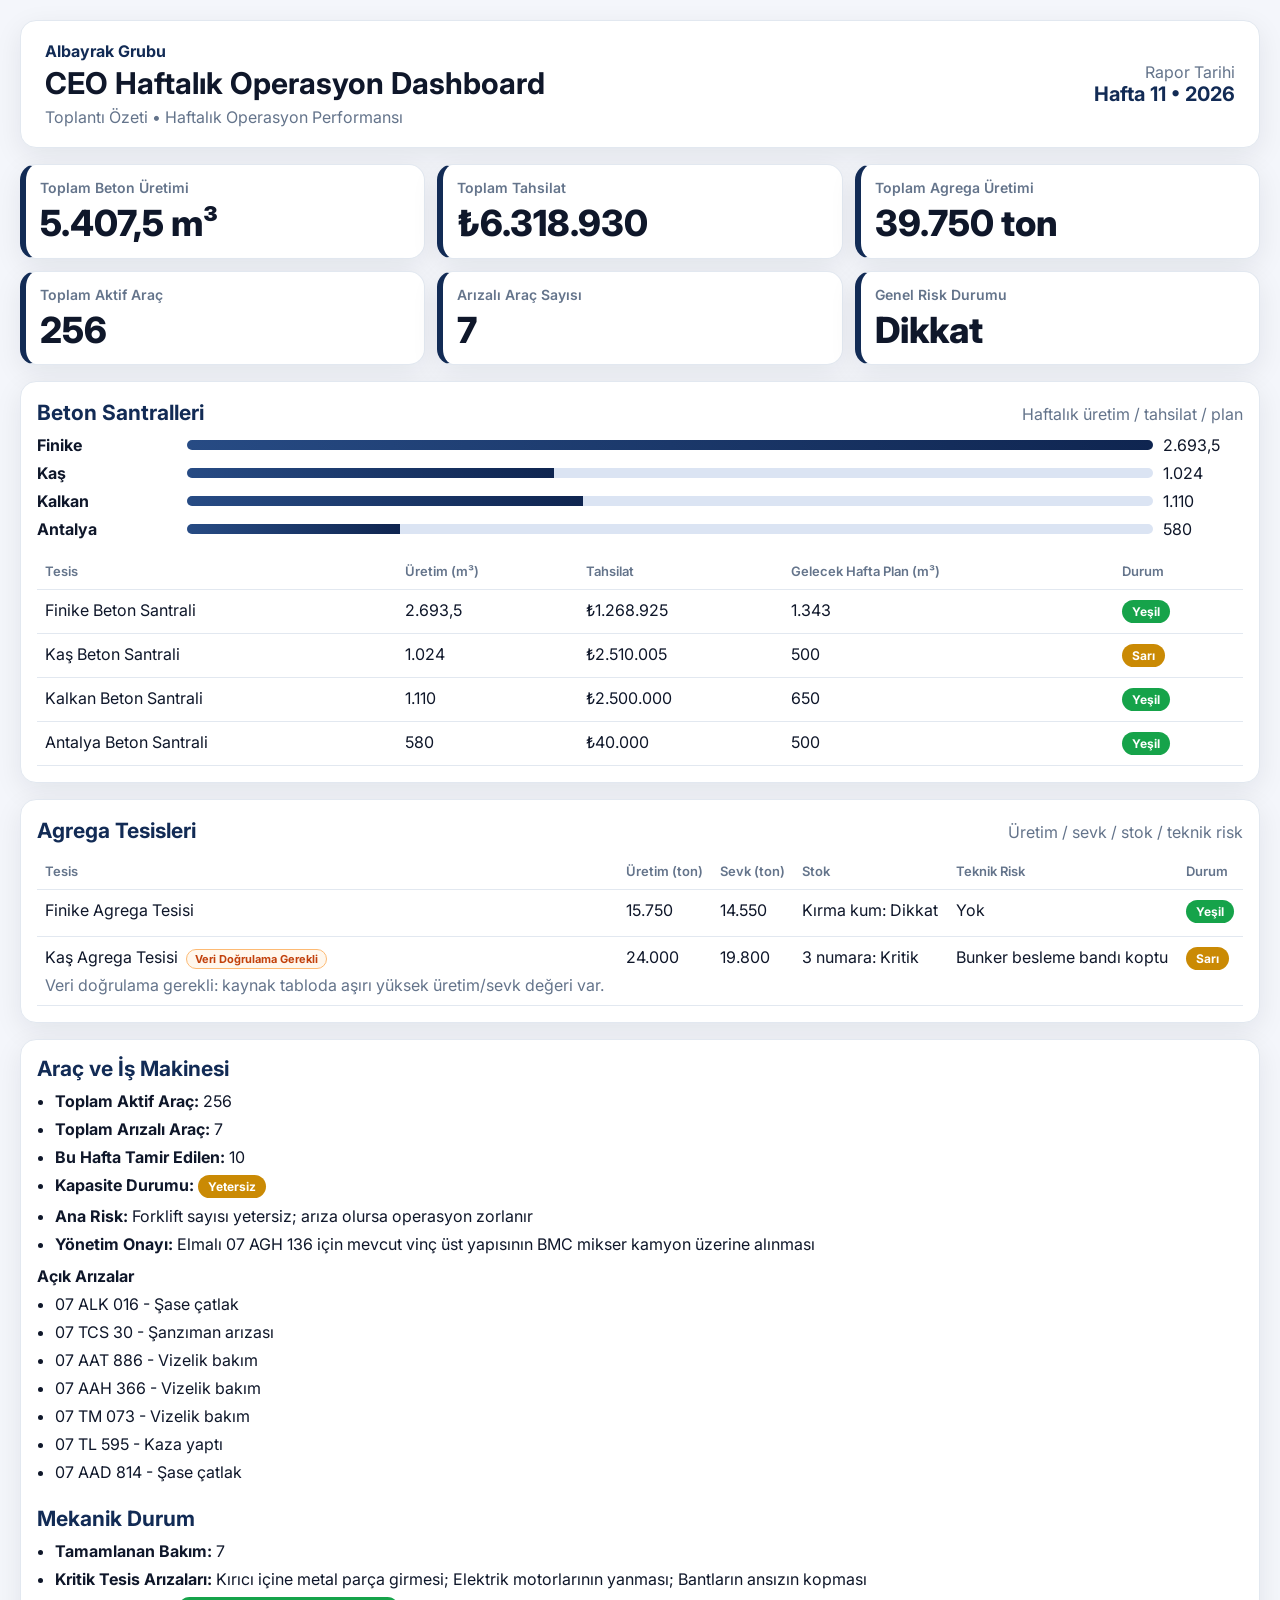
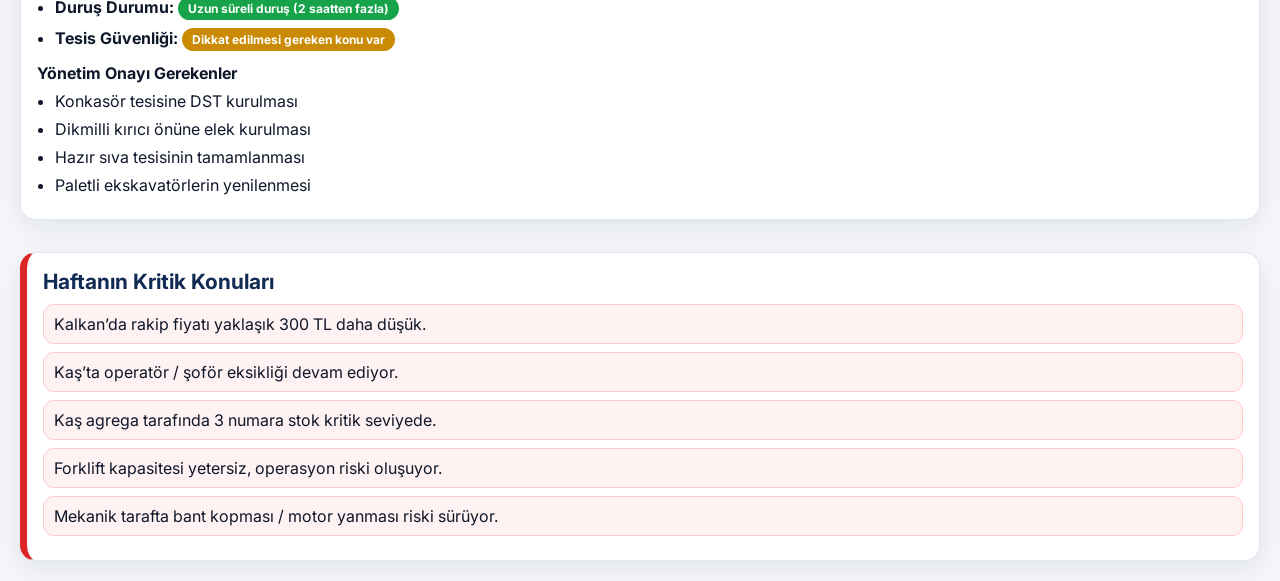
==== index.html @ 5c05bf3c "Create CEO weekly operations dashboard demo" ====
<!doctype html>
<html lang="tr">
  <head>
    <meta charset="UTF-8" />
    <meta name="viewport" content="width=device-width, initial-scale=1.0" />
    <title>CEO Weekly Operations Dashboard | Albayrak Grubu</title>
    <link rel="preconnect" href="https://fonts.googleapis.com" />
    <link rel="preconnect" href="https://fonts.gstatic.com" crossorigin />
    <link
      href="https://fonts.googleapis.com/css2?family=Inter:wght@400;500;600;700;800&display=swap"
      rel="stylesheet"
    />
    <link rel="stylesheet" href="styles.css" />
  </head>
  <body>
    <main class="dashboard">
      <header class="topbar card">
        <div>
          <p class="eyebrow">Albayrak Grubu</p>
          <h1>CEO Haftalık Operasyon Dashboard</h1>
          <p class="subtitle">Toplantı Özeti • Haftalık Operasyon Performansı</p>
        </div>
        <div class="week-box">
          <p id="reportDateLabel">Rapor Tarihi</p>
          <strong id="reportDate"></strong>
        </div>
      </header>

      <section class="kpi-grid" id="kpiGrid"></section>

      <div class="layout-grid">
        <section class="main-column">
          <article class="card section-card">
            <div class="section-head">
              <h2>Beton Santralleri</h2>
              <span class="muted">Haftalık üretim / tahsilat / plan</span>
            </div>
            <div id="betonBars" class="bar-list"></div>
            <div class="table-wrap">
              <table>
                <thead>
                  <tr>
                    <th>Tesis</th>
                    <th>Üretim (m³)</th>
                    <th>Tahsilat</th>
                    <th>Gelecek Hafta Plan (m³)</th>
                    <th>Durum</th>
                  </tr>
                </thead>
                <tbody id="betonTableBody"></tbody>
              </table>
            </div>
          </article>

          <article class="card section-card">
            <div class="section-head">
              <h2>Agrega Tesisleri</h2>
              <span class="muted">Üretim / sevk / stok / teknik risk</span>
            </div>
            <div class="table-wrap">
              <table>
                <thead>
                  <tr>
                    <th>Tesis</th>
                    <th>Üretim (ton)</th>
                    <th>Sevk (ton)</th>
                    <th>Stok</th>
                    <th>Teknik Risk</th>
                    <th>Durum</th>
                  </tr>
                </thead>
                <tbody id="agregaTableBody"></tbody>
              </table>
            </div>
          </article>

          <article class="card section-card split-2">
            <div>
              <div class="section-head">
                <h2>Araç ve İş Makinesi</h2>
              </div>
              <ul class="metric-list" id="vehicleMetrics"></ul>
              <h3>Açık Arızalar</h3>
              <ul id="openFaults" class="bullet-list"></ul>
            </div>
            <div>
              <div class="section-head">
                <h2>Mekanik Durum</h2>
              </div>
              <ul class="metric-list" id="mechanicMetrics"></ul>
              <h3>Yönetim Onayı Gerekenler</h3>
              <ul id="mechanicApprovals" class="bullet-list"></ul>
            </div>
          </article>
        </section>

        <aside class="side-column">
          <article class="card alarm-card">
            <div class="section-head">
              <h2>Haftanın Kritik Konuları</h2>
            </div>
            <ul id="criticalIssues" class="alert-list"></ul>
          </article>
        </aside>
      </div>
    </main>

    <script src="script.js"></script>
  </body>
</html>
---- styles.css ----
:root {
  --bg: #f4f6fb;
  --card: #ffffff;
  --text: #0f172a;
  --muted: #64748b;
  --blue: #122b55;
  --line: #e2e8f0;
  --green: #16a34a;
  --yellow: #ca8a04;
  --red: #dc2626;
  --shadow: 0 8px 28px rgba(15, 23, 42, 0.08);
}

* {
  box-sizing: border-box;
}

body {
  margin: 0;
  font-family: "Inter", -apple-system, BlinkMacSystemFont, "Segoe UI", sans-serif;
  color: var(--text);
  background: var(--bg);
}

.dashboard {
  padding: 20px;
  max-width: 1900px;
  margin: 0 auto;
}

.card {
  background: var(--card);
  border: 1px solid var(--line);
  border-radius: 16px;
  box-shadow: var(--shadow);
}

.topbar {
  padding: 20px 24px;
  display: flex;
  justify-content: space-between;
  align-items: center;
  margin-bottom: 16px;
}

.eyebrow {
  color: var(--blue);
  font-weight: 700;
  margin: 0 0 4px;
}

h1 {
  margin: 0;
  font-size: 30px;
}

.subtitle,
.muted {
  color: var(--muted);
  margin: 6px 0 0;
}

.week-box {
  text-align: right;
}

.week-box p {
  margin: 0;
  color: var(--muted);
}

.week-box strong {
  color: var(--blue);
  font-size: 20px;
}

.kpi-grid {
  display: grid;
  grid-template-columns: repeat(6, minmax(0, 1fr));
  gap: 12px;
  margin-bottom: 16px;
}

.kpi-card {
  padding: 14px;
  border-left: 6px solid var(--blue);
}

.kpi-card h3 {
  margin: 0;
  font-size: 14px;
  color: var(--muted);
  font-weight: 600;
}

.kpi-card .value {
  margin-top: 8px;
  font-size: 36px;
  line-height: 1.1;
  font-weight: 800;
}

.layout-grid {
  display: grid;
  grid-template-columns: 2.2fr 1fr;
  gap: 16px;
}

.section-card {
  padding: 16px;
  margin-bottom: 16px;
}

.section-head {
  display: flex;
  justify-content: space-between;
  align-items: baseline;
  margin-bottom: 10px;
}

h2 {
  margin: 0;
  font-size: 21px;
  color: var(--blue);
}

h3 {
  margin: 12px 0 8px;
  font-size: 16px;
}

.table-wrap {
  overflow-x: auto;
}

table {
  width: 100%;
  border-collapse: collapse;
}

th,
td {
  text-align: left;
  padding: 10px 8px;
  border-bottom: 1px solid var(--line);
  vertical-align: top;
}

th {
  font-size: 13px;
  color: var(--muted);
  font-weight: 600;
}

.status {
  display: inline-block;
  padding: 4px 10px;
  border-radius: 999px;
  font-size: 12px;
  font-weight: 700;
  color: #fff;
}

.status.green { background: var(--green); }
.status.yellow { background: var(--yellow); }
.status.red { background: var(--red); }

.bar-list {
  margin-bottom: 14px;
}

.bar-row {
  display: grid;
  grid-template-columns: 140px 1fr 80px;
  gap: 10px;
  align-items: center;
  margin-bottom: 8px;
}

.bar {
  height: 10px;
  background: #dbe4f3;
  border-radius: 999px;
  overflow: hidden;
}

.bar > span {
  display: block;
  height: 100%;
  background: linear-gradient(90deg, #274b84, #0f2550);
}

.metric-list,
.bullet-list,
.alert-list {
  margin: 0;
  padding-left: 18px;
}

.metric-list li,
.bullet-list li,
.alert-list li {
  margin-bottom: 8px;
}

.split-2 {
  display: grid;
  grid-template-columns: 1fr 1fr;
  gap: 16px;
}

.alarm-card {
  padding: 16px;
  border-left: 7px solid var(--red);
  position: sticky;
  top: 16px;
}

.alert-list li {
  background: #fef2f2;
  border: 1px solid #fecaca;
  padding: 9px 10px;
  border-radius: 10px;
  list-style: none;
  margin-left: -18px;
}

.warn-badge {
  display: inline-block;
  margin-left: 8px;
  background: #fff7ed;
  color: #c2410c;
  border: 1px solid #fdba74;
  padding: 2px 8px;
  border-radius: 999px;
  font-size: 11px;
  font-weight: 700;
}

@media (max-width: 1400px) {
  .kpi-grid { grid-template-columns: repeat(3, 1fr); }
  .layout-grid { grid-template-columns: 1fr; }
  .split-2 { grid-template-columns: 1fr; }
}
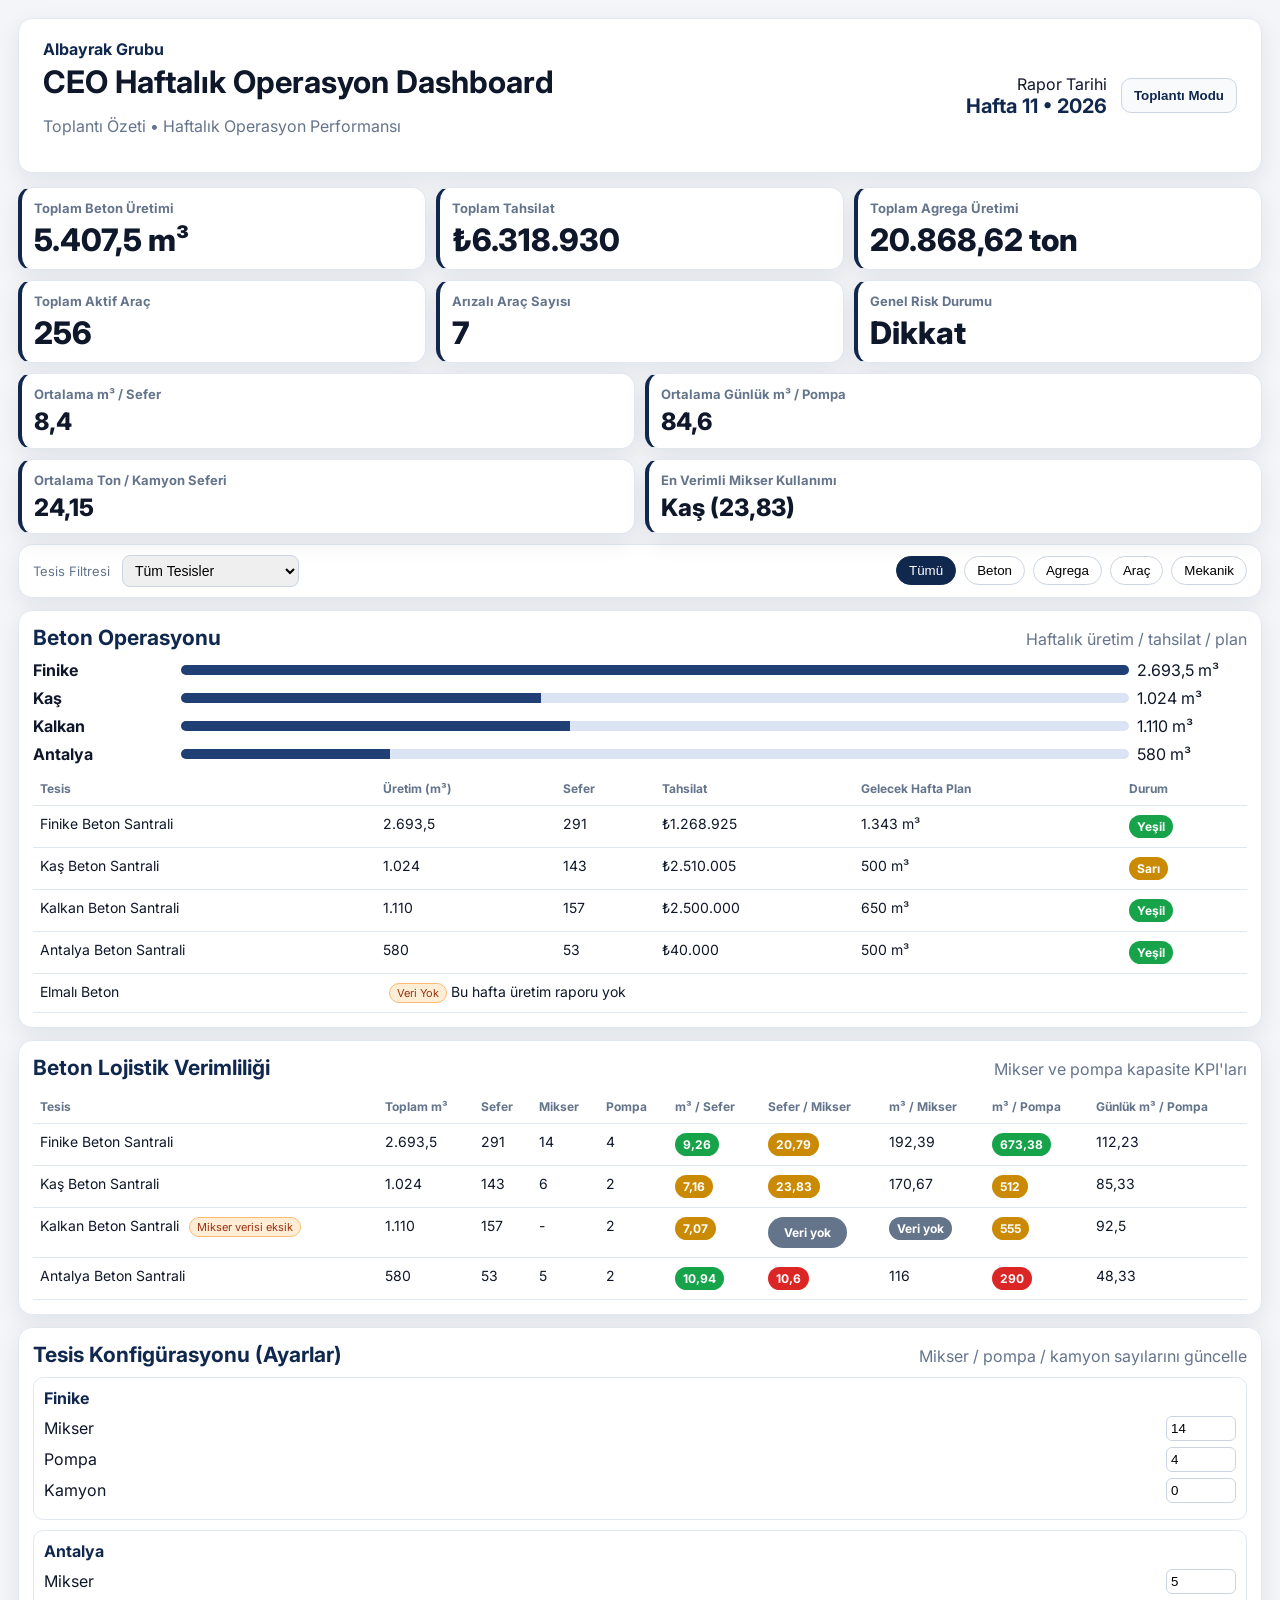
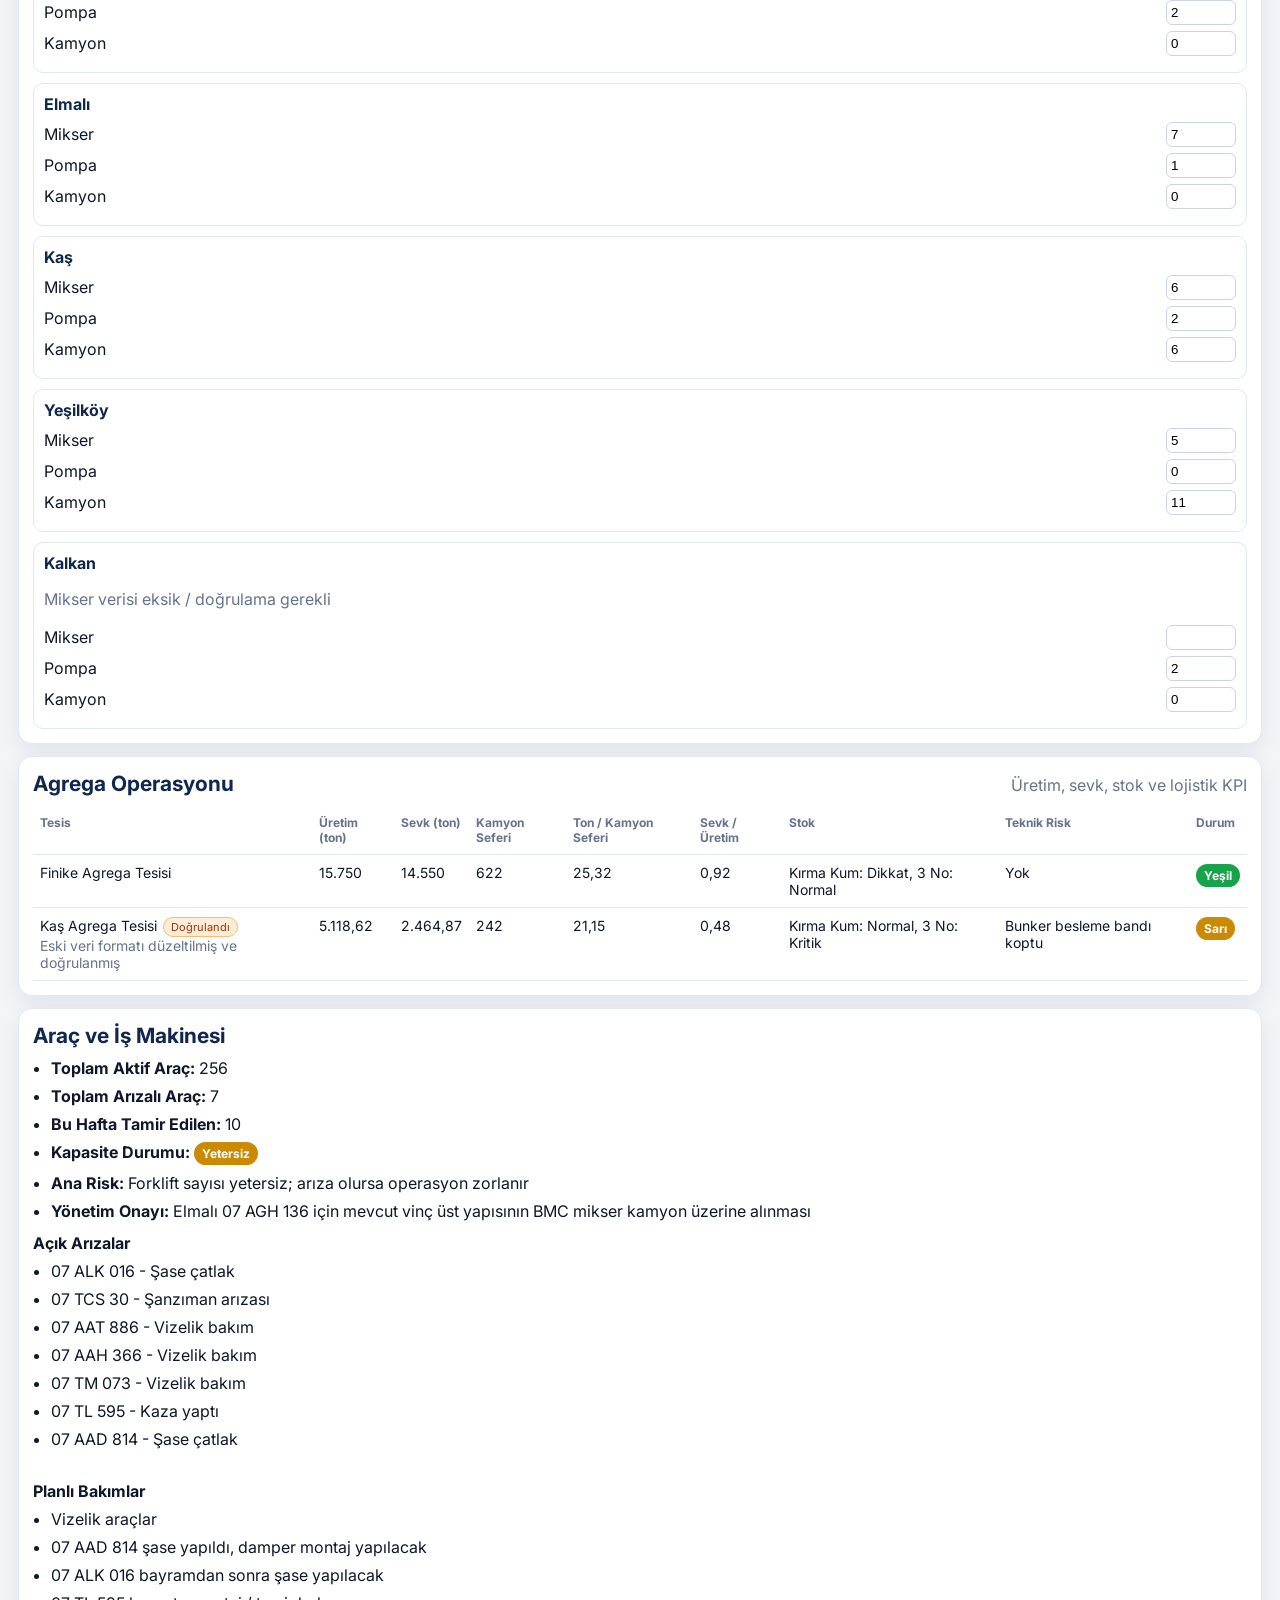
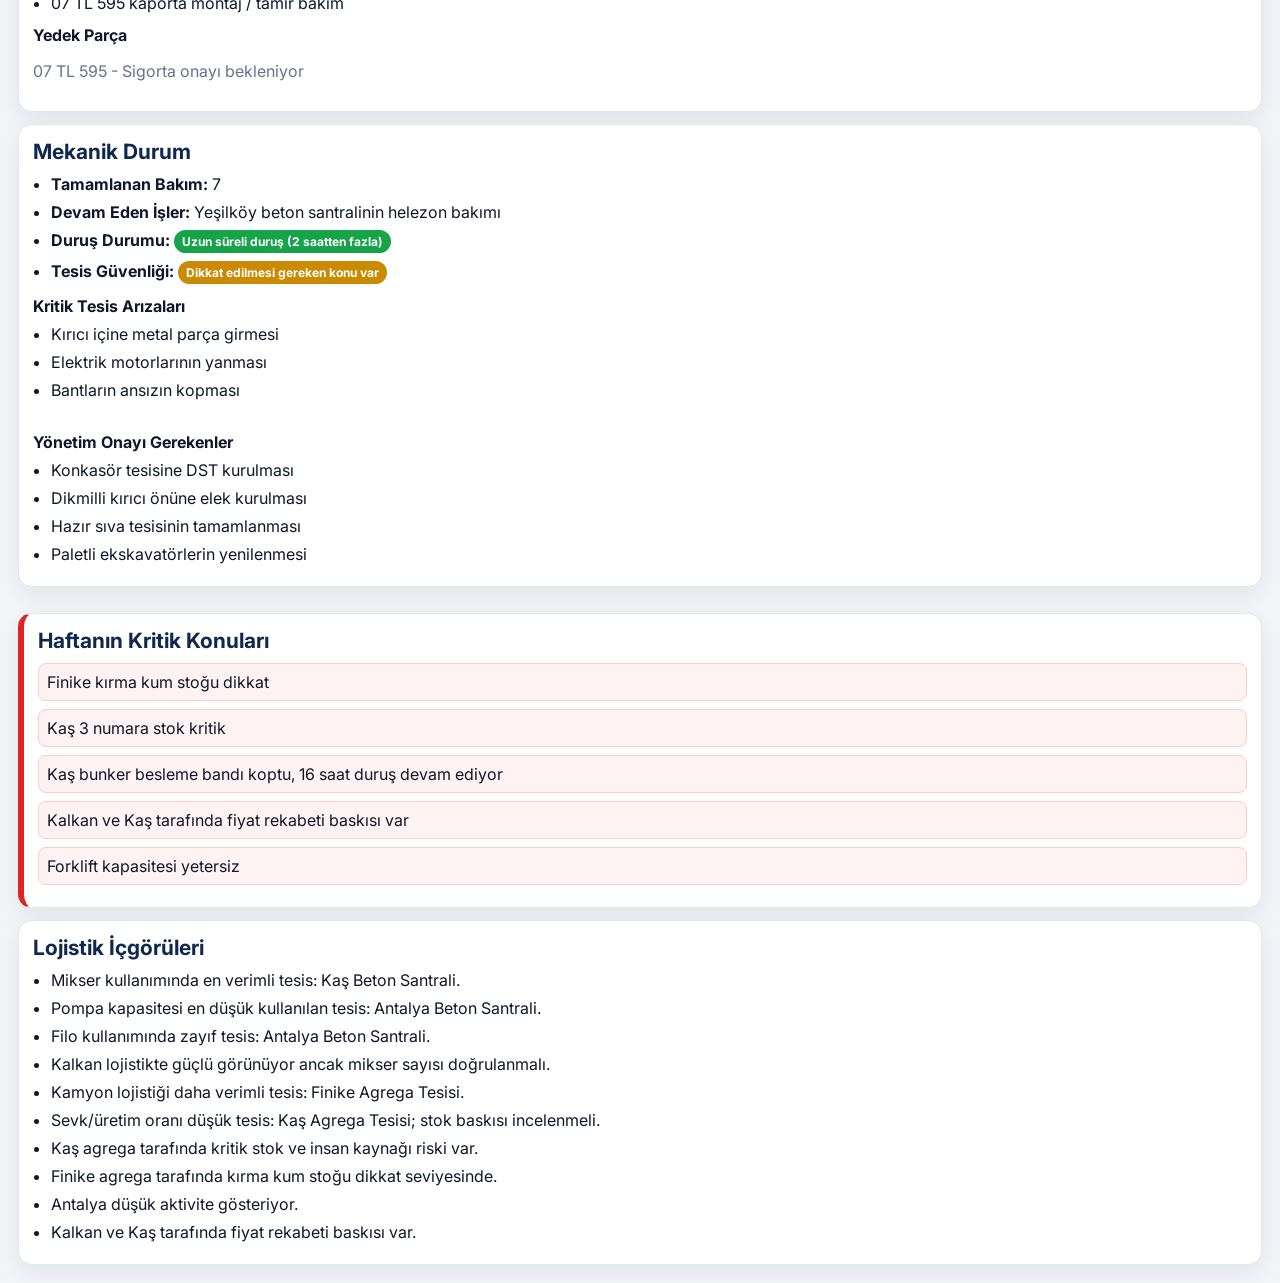
==== commit 2aaf1202: "Upgrade dashboard with interactive operations logic and KPI formulas" ====
--- a/index.html
+++ b/index.html
@@ -20,19 +20,37 @@
           <h1>CEO Haftalık Operasyon Dashboard</h1>
           <p class="subtitle">Toplantı Özeti • Haftalık Operasyon Performansı</p>
         </div>
-        <div class="week-box">
-          <p id="reportDateLabel">Rapor Tarihi</p>
-          <strong id="reportDate"></strong>
+        <div class="header-actions">
+          <div class="week-box">
+            <p>Rapor Tarihi</p>
+            <strong id="reportDate"></strong>
+          </div>
+          <button id="meetingModeBtn" class="btn">Toplantı Modu</button>
         </div>
       </header>
 
       <section class="kpi-grid" id="kpiGrid"></section>
+      <section class="kpi-grid secondary" id="secondaryKpiGrid"></section>
+
+      <section class="card controls">
+        <div>
+          <label for="plantFilter">Tesis Filtresi</label>
+          <select id="plantFilter"></select>
+        </div>
+        <div class="tabs" id="tabButtons">
+          <button class="tab active" data-tab="all">Tümü</button>
+          <button class="tab" data-tab="concrete">Beton</button>
+          <button class="tab" data-tab="aggregate">Agrega</button>
+          <button class="tab" data-tab="fleet">Araç</button>
+          <button class="tab" data-tab="mechanical">Mekanik</button>
+        </div>
+      </section>
 
       <div class="layout-grid">
         <section class="main-column">
-          <article class="card section-card">
+          <article class="card section-card" id="section-concrete" data-group="concrete">
             <div class="section-head">
-              <h2>Beton Santralleri</h2>
+              <h2>Beton Operasyonu</h2>
               <span class="muted">Haftalık üretim / tahsilat / plan</span>
             </div>
             <div id="betonBars" class="bar-list"></div>
@@ -42,8 +60,9 @@
                   <tr>
                     <th>Tesis</th>
                     <th>Üretim (m³)</th>
+                    <th>Sefer</th>
                     <th>Tahsilat</th>
-                    <th>Gelecek Hafta Plan (m³)</th>
+                    <th>Gelecek Hafta Plan</th>
                     <th>Durum</th>
                   </tr>
                 </thead>
@@ -52,10 +71,44 @@
             </div>
           </article>
 
-          <article class="card section-card">
+          <article class="card section-card" id="section-logistics" data-group="concrete">
             <div class="section-head">
-              <h2>Agrega Tesisleri</h2>
-              <span class="muted">Üretim / sevk / stok / teknik risk</span>
+              <h2>Beton Lojistik Verimliliği</h2>
+              <span class="muted">Mikser ve pompa kapasite KPI'ları</span>
+            </div>
+            <div class="table-wrap">
+              <table>
+                <thead>
+                  <tr>
+                    <th>Tesis</th>
+                    <th>Toplam m³</th>
+                    <th>Sefer</th>
+                    <th>Mikser</th>
+                    <th>Pompa</th>
+                    <th>m³ / Sefer</th>
+                    <th>Sefer / Mikser</th>
+                    <th>m³ / Mikser</th>
+                    <th>m³ / Pompa</th>
+                    <th>Günlük m³ / Pompa</th>
+                  </tr>
+                </thead>
+                <tbody id="logisticsTableBody"></tbody>
+              </table>
+            </div>
+          </article>
+
+          <article class="card section-card" id="section-settings" data-group="concrete">
+            <div class="section-head">
+              <h2>Tesis Konfigürasyonu (Ayarlar)</h2>
+              <span class="muted">Mikser / pompa / kamyon sayılarını güncelle</span>
+            </div>
+            <div id="settingsGrid" class="settings-grid"></div>
+          </article>
+
+          <article class="card section-card" id="section-aggregate" data-group="aggregate">
+            <div class="section-head">
+              <h2>Agrega Operasyonu</h2>
+              <span class="muted">Üretim, sevk, stok ve lojistik KPI</span>
             </div>
             <div class="table-wrap">
               <table>
@@ -64,6 +117,9 @@
                     <th>Tesis</th>
                     <th>Üretim (ton)</th>
                     <th>Sevk (ton)</th>
+                    <th>Kamyon Seferi</th>
+                    <th>Ton / Kamyon Seferi</th>
+                    <th>Sevk / Üretim</th>
                     <th>Stok</th>
                     <th>Teknik Risk</th>
                     <th>Durum</th>
@@ -74,20 +130,29 @@
             </div>
           </article>
 
-          <article class="card section-card split-2">
+          <article class="card section-card split-2" id="section-fleet" data-group="fleet">
             <div>
-              <div class="section-head">
-                <h2>Araç ve İş Makinesi</h2>
-              </div>
+              <div class="section-head"><h2>Araç ve İş Makinesi</h2></div>
               <ul class="metric-list" id="vehicleMetrics"></ul>
               <h3>Açık Arızalar</h3>
               <ul id="openFaults" class="bullet-list"></ul>
             </div>
             <div>
-              <div class="section-head">
-                <h2>Mekanik Durum</h2>
-              </div>
+              <h3>Planlı Bakımlar</h3>
+              <ul id="plannedVehicleMaint" class="bullet-list"></ul>
+              <h3>Yedek Parça</h3>
+              <p id="waitingSpare" class="muted"></p>
+            </div>
+          </article>
+
+          <article class="card section-card split-2" id="section-mechanical" data-group="mechanical">
+            <div>
+              <div class="section-head"><h2>Mekanik Durum</h2></div>
               <ul class="metric-list" id="mechanicMetrics"></ul>
+              <h3>Kritik Tesis Arızaları</h3>
+              <ul id="mechanicCritical" class="bullet-list"></ul>
+            </div>
+            <div>
               <h3>Yönetim Onayı Gerekenler</h3>
               <ul id="mechanicApprovals" class="bullet-list"></ul>
             </div>
@@ -95,16 +160,27 @@
         </section>
 
         <aside class="side-column">
-          <article class="card alarm-card">
-            <div class="section-head">
-              <h2>Haftanın Kritik Konuları</h2>
-            </div>
+          <article class="card alarm-card" id="section-risks">
+            <div class="section-head"><h2>Haftanın Kritik Konuları</h2></div>
             <ul id="criticalIssues" class="alert-list"></ul>
+          </article>
+
+          <article class="card insight-card" id="section-insights">
+            <div class="section-head"><h2>Lojistik İçgörüleri</h2></div>
+            <ul id="insightList" class="bullet-list"></ul>
           </article>
         </aside>
       </div>
     </main>
 
+    <aside class="drawer" id="plantDrawer" aria-hidden="true">
+      <div class="drawer-content card">
+        <button id="closeDrawer" class="close-btn">Kapat ✕</button>
+        <h2 id="drawerTitle"></h2>
+        <div id="drawerBody" class="drawer-body"></div>
+      </div>
+    </aside>
+
     <script src="script.js"></script>
   </body>
 </html>
--- a/styles.css
+++ b/styles.css
@@ -1,20 +1,18 @@
 :root {
-  --bg: #f4f6fb;
+  --bg: #f3f5f9;
   --card: #ffffff;
   --text: #0f172a;
   --muted: #64748b;
-  --blue: #122b55;
+  --blue: #10284e;
   --line: #e2e8f0;
   --green: #16a34a;
   --yellow: #ca8a04;
   --red: #dc2626;
-  --shadow: 0 8px 28px rgba(15, 23, 42, 0.08);
+  --neutral: #64748b;
+  --shadow: 0 8px 24px rgba(15, 23, 42, 0.08);
 }
 
-* {
-  box-sizing: border-box;
-}
-
+* { box-sizing: border-box; }
 body {
   margin: 0;
   font-family: "Inter", -apple-system, BlinkMacSystemFont, "Segoe UI", sans-serif;
@@ -22,223 +20,152 @@
   background: var(--bg);
 }
 
-.dashboard {
-  padding: 20px;
-  max-width: 1900px;
-  margin: 0 auto;
-}
-
-.card {
-  background: var(--card);
-  border: 1px solid var(--line);
-  border-radius: 16px;
-  box-shadow: var(--shadow);
-}
+.dashboard { padding: 18px; max-width: 1900px; margin: 0 auto; }
+.card { background: var(--card); border: 1px solid var(--line); border-radius: 14px; box-shadow: var(--shadow); }
 
 .topbar {
   padding: 20px 24px;
   display: flex;
   justify-content: space-between;
   align-items: center;
-  margin-bottom: 16px;
+  margin-bottom: 14px;
+}
+.eyebrow { margin: 0 0 4px; font-weight: 700; color: var(--blue); }
+h1 { margin: 0; font-size: 31px; }
+.subtitle, .muted { color: var(--muted); }
+.header-actions { display: flex; gap: 14px; align-items: center; }
+.week-box { text-align: right; }
+.week-box p { margin: 0; }
+.week-box strong { font-size: 20px; color: var(--blue); }
+
+.btn {
+  border: 1px solid #cbd5e1;
+  background: #f8fafc;
+  color: var(--blue);
+  padding: 9px 12px;
+  border-radius: 10px;
+  cursor: pointer;
+  font-weight: 700;
 }
 
-.eyebrow {
-  color: var(--blue);
-  font-weight: 700;
-  margin: 0 0 4px;
-}
-
-h1 {
-  margin: 0;
-  font-size: 30px;
-}
-
-.subtitle,
-.muted {
-  color: var(--muted);
-  margin: 6px 0 0;
-}
-
-.week-box {
-  text-align: right;
-}
-
-.week-box p {
-  margin: 0;
-  color: var(--muted);
-}
-
-.week-box strong {
-  color: var(--blue);
-  font-size: 20px;
-}
-
-.kpi-grid {
-  display: grid;
-  grid-template-columns: repeat(6, minmax(0, 1fr));
-  gap: 12px;
-  margin-bottom: 16px;
-}
-
-.kpi-card {
-  padding: 14px;
-  border-left: 6px solid var(--blue);
-}
-
-.kpi-card h3 {
-  margin: 0;
-  font-size: 14px;
-  color: var(--muted);
-  font-weight: 600;
-}
-
-.kpi-card .value {
-  margin-top: 8px;
-  font-size: 36px;
-  line-height: 1.1;
-  font-weight: 800;
-}
-
-.layout-grid {
-  display: grid;
-  grid-template-columns: 2.2fr 1fr;
-  gap: 16px;
-}
-
-.section-card {
-  padding: 16px;
-  margin-bottom: 16px;
-}
-
-.section-head {
+.controls {
+  padding: 10px 14px;
+  margin-bottom: 12px;
   display: flex;
   justify-content: space-between;
-  align-items: baseline;
-  margin-bottom: 10px;
+  align-items: center;
+  gap: 10px;
 }
+.controls label { font-size: 13px; color: var(--muted); margin-right: 8px; }
+select {
+  border: 1px solid #cbd5e1;
+  border-radius: 8px;
+  padding: 6px 8px;
+  font-size: 14px;
+}
+.tabs { display: flex; gap: 8px; flex-wrap: wrap; }
+.tab {
+  border: 1px solid #cbd5e1;
+  border-radius: 999px;
+  padding: 6px 12px;
+  background: #fff;
+  cursor: pointer;
+}
+.tab.active { background: #10284e; color: #fff; border-color: #10284e; }
 
-h2 {
-  margin: 0;
-  font-size: 21px;
-  color: var(--blue);
+.kpi-grid { display: grid; grid-template-columns: repeat(6, minmax(0, 1fr)); gap: 10px; margin-bottom: 10px; }
+.kpi-grid.secondary { grid-template-columns: repeat(4, minmax(0, 1fr)); }
+.kpi-card { padding: 12px; border-left: 4px solid var(--blue); }
+.kpi-card h3 { margin: 0; font-size: 13px; color: var(--muted); }
+.kpi-card .value { font-size: 31px; font-weight: 800; line-height: 1.1; margin-top: 7px; }
+.kpi-card.secondary .value { font-size: 24px; }
+
+.layout-grid { display: grid; grid-template-columns: 2.2fr 1fr; gap: 14px; }
+.section-card { padding: 14px; margin-bottom: 12px; }
+.section-head { display: flex; justify-content: space-between; margin-bottom: 10px; align-items: baseline; }
+h2 { margin: 0; font-size: 21px; color: var(--blue); }
+h3 { margin: 12px 0 8px; font-size: 16px; }
+.table-wrap { overflow-x: auto; }
+table { width: 100%; border-collapse: collapse; font-size: 14px; }
+th, td { text-align: left; padding: 9px 7px; border-bottom: 1px solid var(--line); vertical-align: top; }
+th { font-size: 12px; color: var(--muted); }
+.clickable { cursor: pointer; }
+.clickable:hover { background: #f8fafc; }
+
+.bar-row {
+  display: grid;
+  grid-template-columns: 140px 1fr 110px;
+  align-items: center;
+  gap: 8px;
+  margin-bottom: 8px;
 }
-
-h3 {
-  margin: 12px 0 8px;
-  font-size: 16px;
-}
-
-.table-wrap {
-  overflow-x: auto;
-}
-
-table {
-  width: 100%;
-  border-collapse: collapse;
-}
-
-th,
-td {
-  text-align: left;
-  padding: 10px 8px;
-  border-bottom: 1px solid var(--line);
-  vertical-align: top;
-}
-
-th {
-  font-size: 13px;
-  color: var(--muted);
-  font-weight: 600;
-}
+.bar { height: 10px; background: #dbe4f3; border-radius: 999px; overflow: hidden; }
+.bar > span { display: block; height: 100%; background: #1f3f75; }
 
 .status {
   display: inline-block;
-  padding: 4px 10px;
+  padding: 4px 8px;
   border-radius: 999px;
+  color: #fff;
+  font-weight: 700;
   font-size: 12px;
-  font-weight: 700;
-  color: #fff;
 }
-
 .status.green { background: var(--green); }
 .status.yellow { background: var(--yellow); }
 .status.red { background: var(--red); }
+.status.neutral { background: var(--neutral); }
 
-.bar-list {
-  margin-bottom: 14px;
-}
+.metric-list, .bullet-list, .alert-list { margin: 0; padding-left: 18px; }
+.metric-list li, .bullet-list li, .alert-list li { margin-bottom: 8px; }
+.split-2 { display: grid; grid-template-columns: 1fr 1fr; gap: 12px; }
 
-.bar-row {
-  display: grid;
-  grid-template-columns: 140px 1fr 80px;
-  gap: 10px;
-  align-items: center;
-  margin-bottom: 8px;
-}
+.settings-grid { display: grid; grid-template-columns: repeat(3, 1fr); gap: 10px; }
+.setting-card { border: 1px solid var(--line); border-radius: 10px; padding: 10px; }
+.setting-card h4 { margin: 0 0 8px; color: var(--blue); }
+.setting-row { display: grid; grid-template-columns: 1fr 70px; align-items: center; margin-bottom: 6px; }
+.setting-row input { width: 100%; padding: 4px; border: 1px solid #cbd5e1; border-radius: 6px; }
 
-.bar {
-  height: 10px;
-  background: #dbe4f3;
-  border-radius: 999px;
-  overflow: hidden;
-}
-
-.bar > span {
-  display: block;
-  height: 100%;
-  background: linear-gradient(90deg, #274b84, #0f2550);
-}
-
-.metric-list,
-.bullet-list,
-.alert-list {
-  margin: 0;
-  padding-left: 18px;
-}
-
-.metric-list li,
-.bullet-list li,
+.alarm-card { padding: 14px; border-left: 6px solid var(--red); margin-bottom: 12px; }
 .alert-list li {
-  margin-bottom: 8px;
-}
-
-.split-2 {
-  display: grid;
-  grid-template-columns: 1fr 1fr;
-  gap: 16px;
-}
-
-.alarm-card {
-  padding: 16px;
-  border-left: 7px solid var(--red);
-  position: sticky;
-  top: 16px;
-}
-
-.alert-list li {
+  list-style: none;
+  margin-left: -18px;
   background: #fef2f2;
   border: 1px solid #fecaca;
-  padding: 9px 10px;
-  border-radius: 10px;
-  list-style: none;
-  margin-left: -18px;
+  border-radius: 8px;
+  padding: 8px;
+  cursor: pointer;
 }
+.insight-card { padding: 14px; }
+.warn-badge { font-size: 11px; color: #9a3412; background: #ffedd5; border: 1px solid #fdba74; border-radius: 999px; padding: 2px 7px; display: inline-block; margin-left: 6px; }
 
-.warn-badge {
-  display: inline-block;
-  margin-left: 8px;
-  background: #fff7ed;
-  color: #c2410c;
-  border: 1px solid #fdba74;
-  padding: 2px 8px;
-  border-radius: 999px;
-  font-size: 11px;
-  font-weight: 700;
+.hidden-by-tab { display: none; }
+.highlight { outline: 3px solid #f59e0b; scroll-margin-top: 20px; }
+
+.drawer {
+  position: fixed;
+  inset: 0;
+  background: rgba(15, 23, 42, 0.35);
+  display: none;
+  align-items: center;
+  justify-content: center;
+  padding: 20px;
 }
+.drawer.open { display: flex; }
+.drawer-content { width: min(850px, 95vw); max-height: 92vh; overflow-y: auto; padding: 18px; position: relative; }
+.close-btn { position: absolute; right: 12px; top: 12px; border: 0; background: transparent; cursor: pointer; font-weight: 700; }
+.drawer-grid { display: grid; grid-template-columns: 1fr 1fr; gap: 10px; }
+.drawer-grid div { border-bottom: 1px solid var(--line); padding-bottom: 6px; }
+
+.meeting-mode .kpi-card .value { font-size: 40px; }
+.meeting-mode table { font-size: 16px; }
+.meeting-mode .muted,
+.meeting-mode .hide-in-meeting { display: none !important; }
+.meeting-mode h2 { font-size: 25px; }
 
 @media (max-width: 1400px) {
   .kpi-grid { grid-template-columns: repeat(3, 1fr); }
+  .kpi-grid.secondary { grid-template-columns: repeat(2, 1fr); }
   .layout-grid { grid-template-columns: 1fr; }
   .split-2 { grid-template-columns: 1fr; }
+  .settings-grid { grid-template-columns: 1fr; }
 }
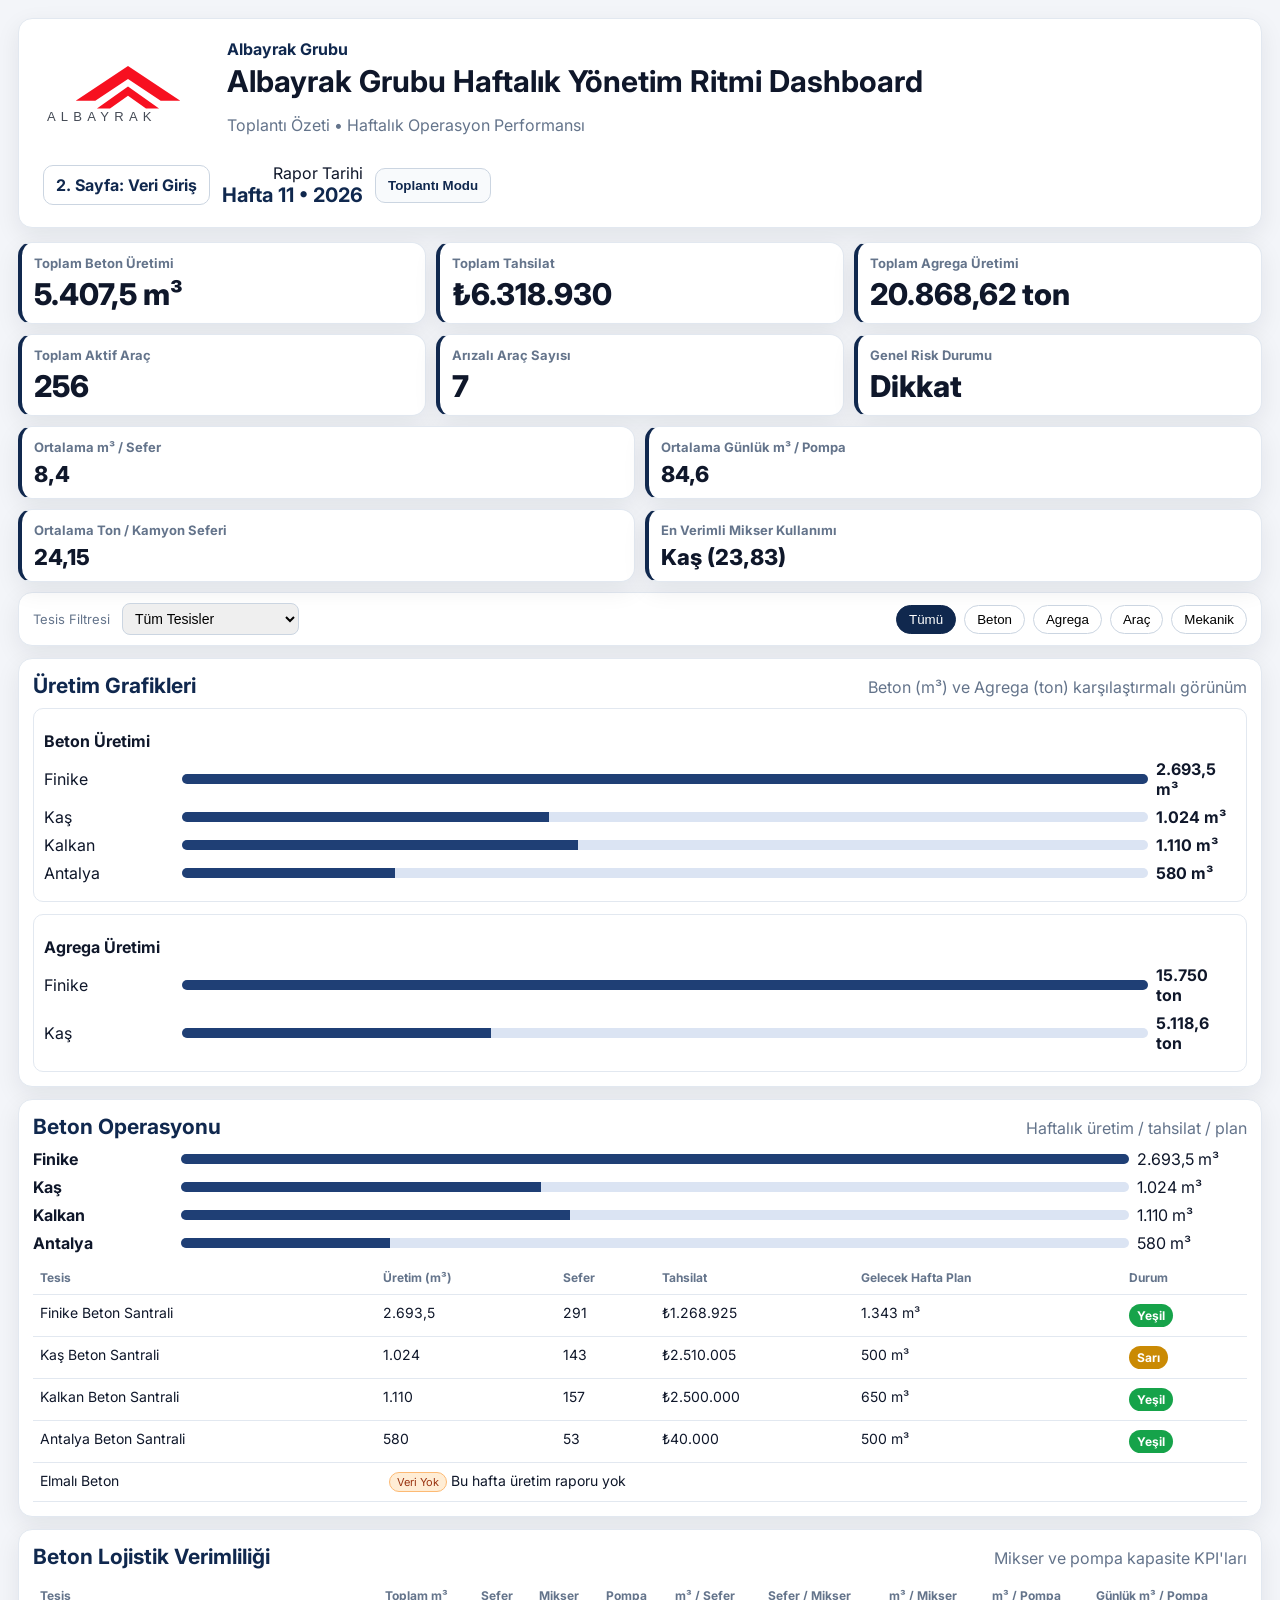
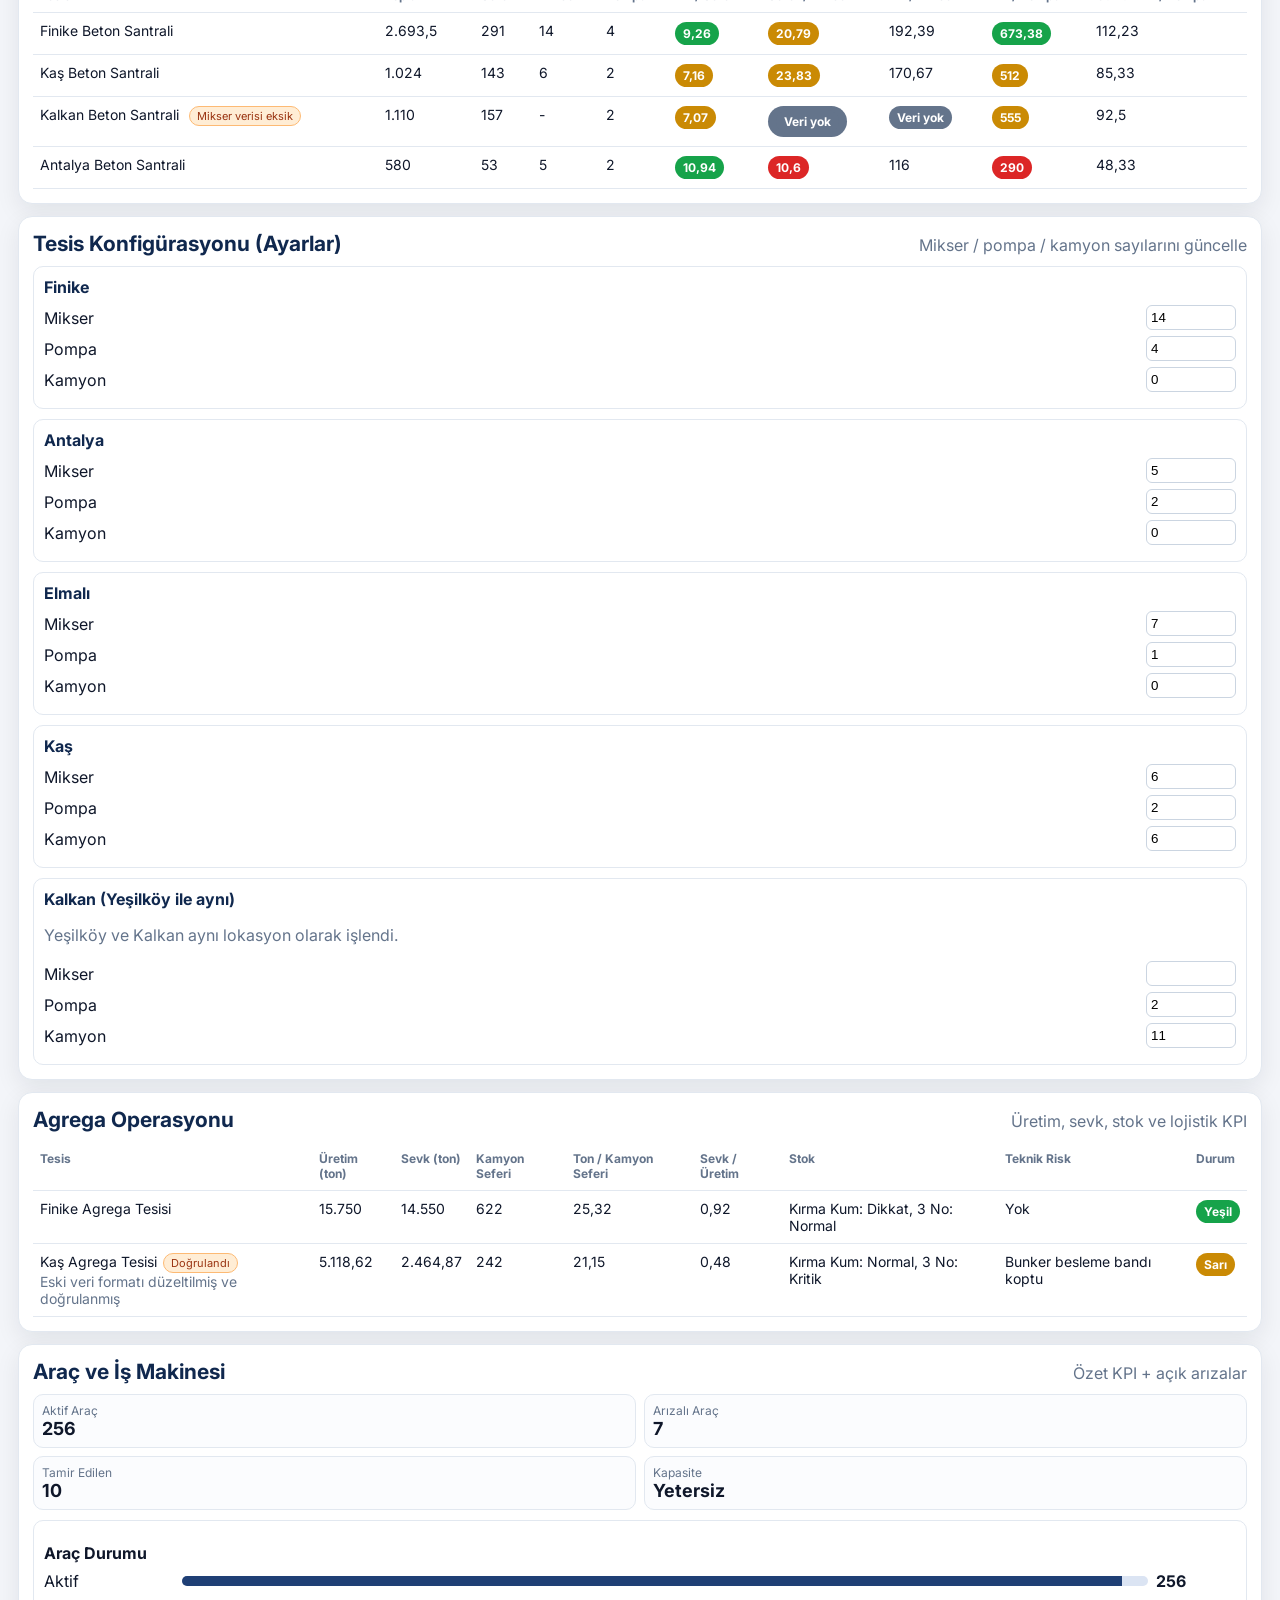
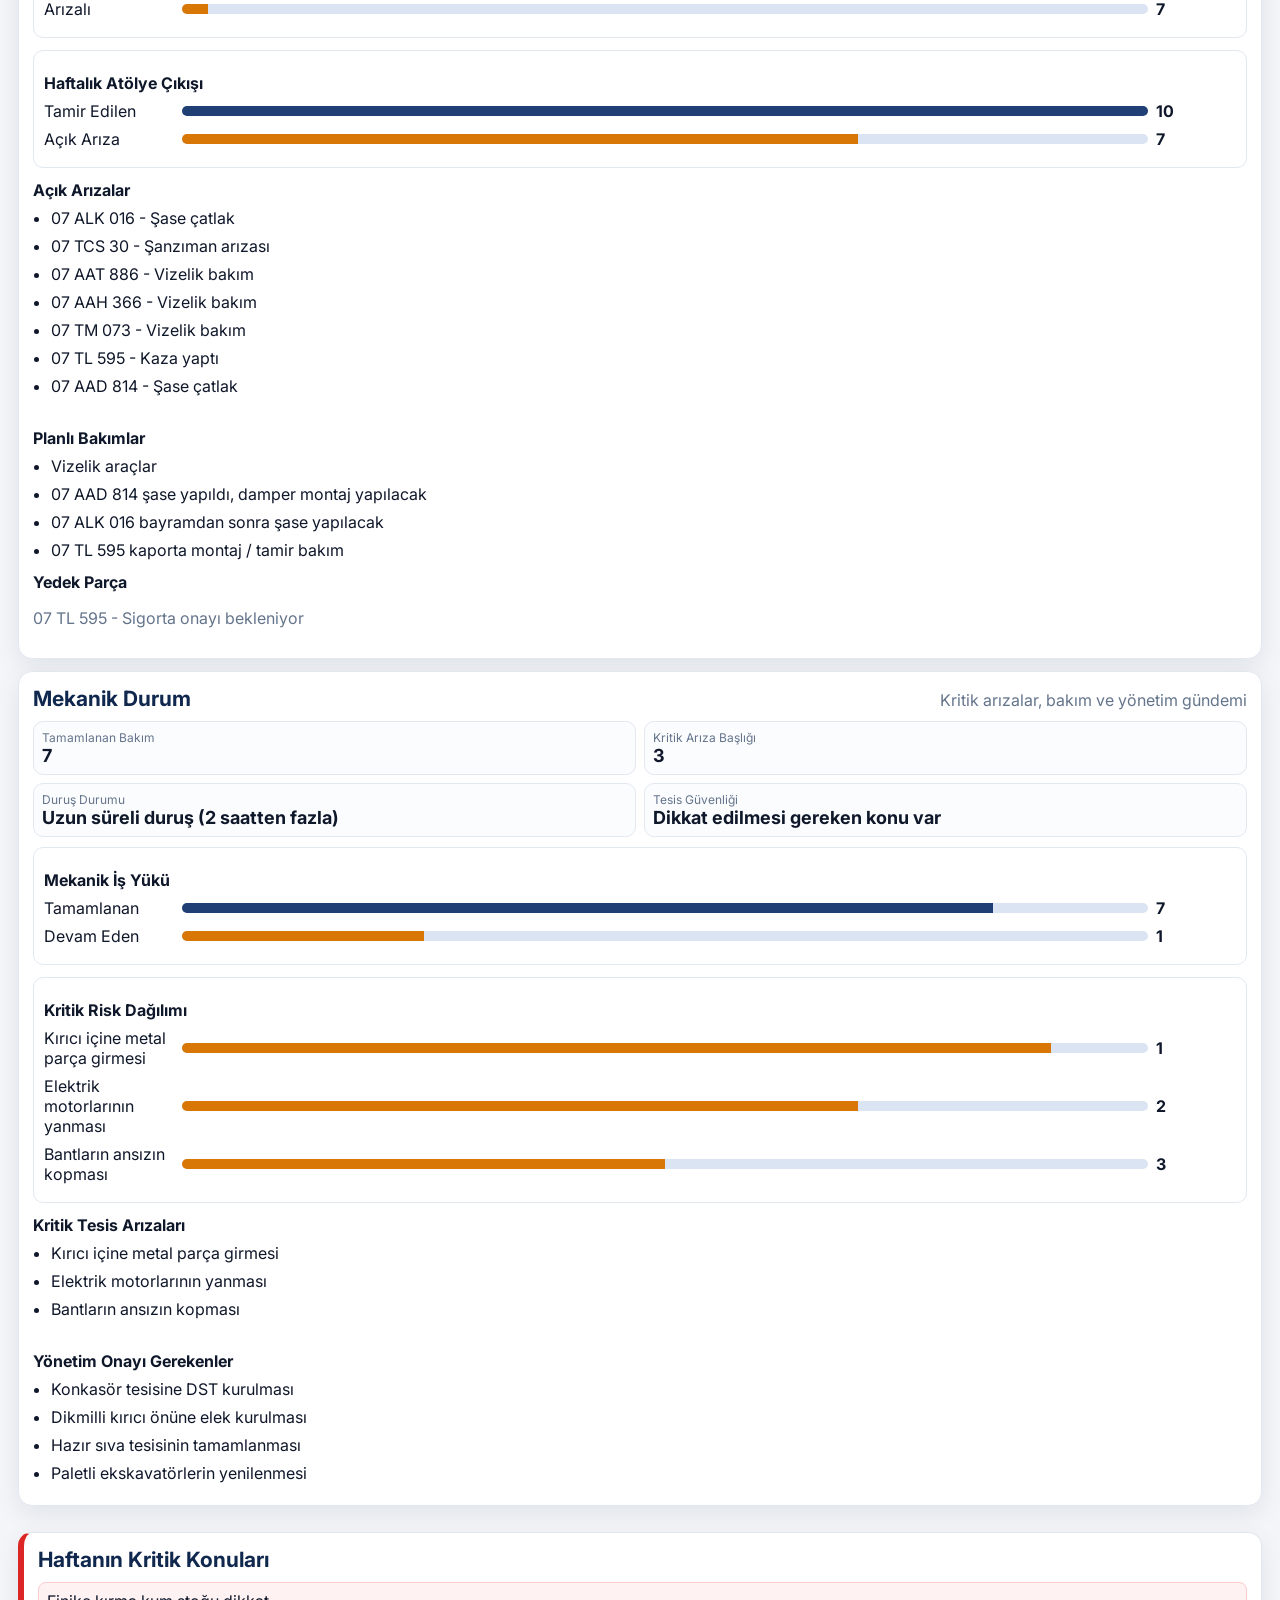
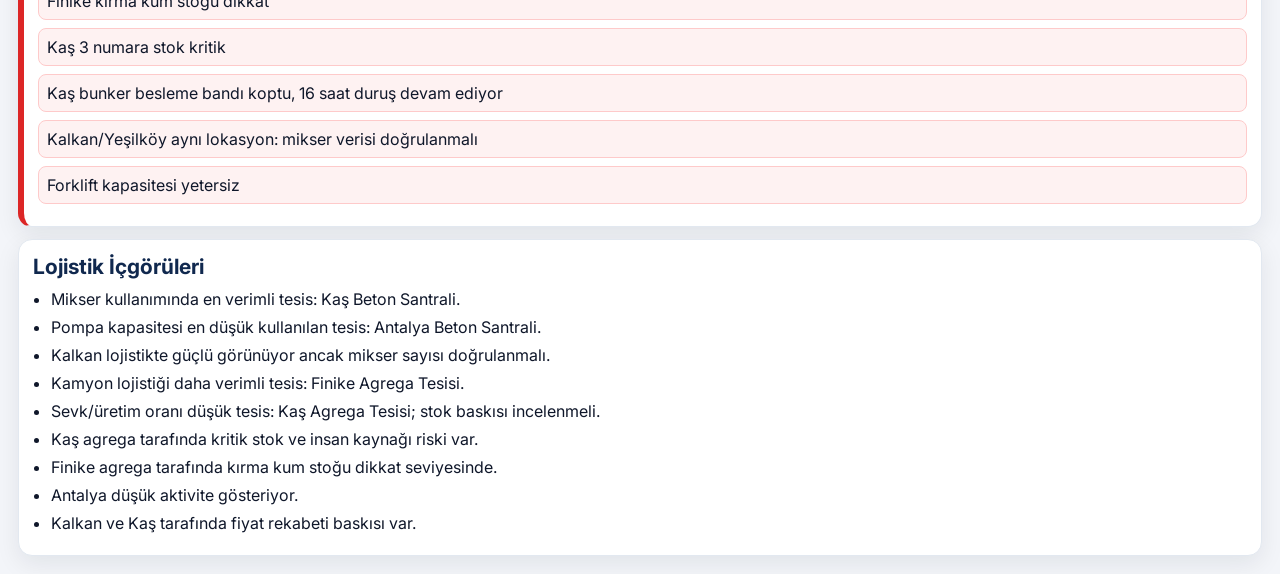
==== commit 72b708f2: "Enhance dashboard visuals, add manual data page, charts, and logo" ====
--- a/index.html
+++ b/index.html
@@ -3,24 +3,25 @@
   <head>
     <meta charset="UTF-8" />
     <meta name="viewport" content="width=device-width, initial-scale=1.0" />
-    <title>CEO Weekly Operations Dashboard | Albayrak Grubu</title>
+    <title>Albayrak Grubu Haftalık Yönetim Ritmi Dashboard</title>
     <link rel="preconnect" href="https://fonts.googleapis.com" />
     <link rel="preconnect" href="https://fonts.gstatic.com" crossorigin />
-    <link
-      href="https://fonts.googleapis.com/css2?family=Inter:wght@400;500;600;700;800&display=swap"
-      rel="stylesheet"
-    />
+    <link href="https://fonts.googleapis.com/css2?family=Inter:wght@400;500;600;700;800&display=swap" rel="stylesheet" />
     <link rel="stylesheet" href="styles.css" />
   </head>
   <body>
     <main class="dashboard">
       <header class="topbar card">
-        <div>
-          <p class="eyebrow">Albayrak Grubu</p>
-          <h1>CEO Haftalık Operasyon Dashboard</h1>
-          <p class="subtitle">Toplantı Özeti • Haftalık Operasyon Performansı</p>
+        <div class="brand">
+          <img src="logo.svg" alt="Albayrak Grubu" class="brand-logo" />
+          <div>
+            <p class="eyebrow">Albayrak Grubu</p>
+            <h1>Albayrak Grubu Haftalık Yönetim Ritmi Dashboard</h1>
+            <p class="subtitle">Toplantı Özeti • Haftalık Operasyon Performansı</p>
+          </div>
         </div>
         <div class="header-actions">
+          <a class="btn ghost" href="veri-giris.html">2. Sayfa: Veri Giriş</a>
           <div class="week-box">
             <p>Rapor Tarihi</p>
             <strong id="reportDate"></strong>
@@ -45,6 +46,14 @@
           <button class="tab" data-tab="mechanical">Mekanik</button>
         </div>
       </section>
+
+      <article class="card section-card" id="section-production-charts" data-group="all">
+        <div class="section-head">
+          <h2>Üretim Grafikleri</h2>
+          <span class="muted">Beton (m³) ve Agrega (ton) karşılaştırmalı görünüm</span>
+        </div>
+        <div class="chart-grid" id="productionCharts"></div>
+      </article>
 
       <div class="layout-grid">
         <section class="main-column">
@@ -130,31 +139,37 @@
             </div>
           </article>
 
-          <article class="card section-card split-2" id="section-fleet" data-group="fleet">
-            <div>
-              <div class="section-head"><h2>Araç ve İş Makinesi</h2></div>
-              <ul class="metric-list" id="vehicleMetrics"></ul>
-              <h3>Açık Arızalar</h3>
-              <ul id="openFaults" class="bullet-list"></ul>
-            </div>
-            <div>
-              <h3>Planlı Bakımlar</h3>
-              <ul id="plannedVehicleMaint" class="bullet-list"></ul>
-              <h3>Yedek Parça</h3>
-              <p id="waitingSpare" class="muted"></p>
-            </div>
-          </article>
-
-          <article class="card section-card split-2" id="section-mechanical" data-group="mechanical">
-            <div>
-              <div class="section-head"><h2>Mekanik Durum</h2></div>
-              <ul class="metric-list" id="mechanicMetrics"></ul>
-              <h3>Kritik Tesis Arızaları</h3>
-              <ul id="mechanicCritical" class="bullet-list"></ul>
-            </div>
-            <div>
-              <h3>Yönetim Onayı Gerekenler</h3>
-              <ul id="mechanicApprovals" class="bullet-list"></ul>
+          <article class="card section-card" id="section-fleet" data-group="fleet">
+            <div class="section-head"><h2>Araç ve İş Makinesi</h2><span class="muted">Özet KPI + açık arızalar</span></div>
+            <div class="mini-kpis" id="fleetMiniKpis"></div>
+            <div class="chart-grid two" id="fleetCharts"></div>
+            <div class="split-2">
+              <div>
+                <h3>Açık Arızalar</h3>
+                <ul id="openFaults" class="bullet-list"></ul>
+              </div>
+              <div>
+                <h3>Planlı Bakımlar</h3>
+                <ul id="plannedVehicleMaint" class="bullet-list"></ul>
+                <h3>Yedek Parça</h3>
+                <p id="waitingSpare" class="muted"></p>
+              </div>
+            </div>
+          </article>
+
+          <article class="card section-card" id="section-mechanical" data-group="mechanical">
+            <div class="section-head"><h2>Mekanik Durum</h2><span class="muted">Kritik arızalar, bakım ve yönetim gündemi</span></div>
+            <div class="mini-kpis" id="mechanicalMiniKpis"></div>
+            <div class="chart-grid two" id="mechanicalCharts"></div>
+            <div class="split-2">
+              <div>
+                <h3>Kritik Tesis Arızaları</h3>
+                <ul id="mechanicCritical" class="bullet-list"></ul>
+              </div>
+              <div>
+                <h3>Yönetim Onayı Gerekenler</h3>
+                <ul id="mechanicApprovals" class="bullet-list"></ul>
+              </div>
             </div>
           </article>
         </section>
--- a/styles.css
+++ b/styles.css
@@ -11,74 +11,38 @@
   --neutral: #64748b;
   --shadow: 0 8px 24px rgba(15, 23, 42, 0.08);
 }
-
 * { box-sizing: border-box; }
-body {
-  margin: 0;
-  font-family: "Inter", -apple-system, BlinkMacSystemFont, "Segoe UI", sans-serif;
-  color: var(--text);
-  background: var(--bg);
-}
-
+body { margin: 0; font-family: "Inter", -apple-system, BlinkMacSystemFont, "Segoe UI", sans-serif; color: var(--text); background: var(--bg); }
 .dashboard { padding: 18px; max-width: 1900px; margin: 0 auto; }
 .card { background: var(--card); border: 1px solid var(--line); border-radius: 14px; box-shadow: var(--shadow); }
 
-.topbar {
-  padding: 20px 24px;
-  display: flex;
-  justify-content: space-between;
-  align-items: center;
-  margin-bottom: 14px;
-}
+.topbar { padding: 20px 24px; display: flex; justify-content: space-between; align-items: center; margin-bottom: 14px; gap: 12px; }
+.brand { display: flex; align-items: center; gap: 14px; }
+.brand-logo { width: 170px; max-width: 30vw; height: auto; }
 .eyebrow { margin: 0 0 4px; font-weight: 700; color: var(--blue); }
-h1 { margin: 0; font-size: 31px; }
+h1 { margin: 0; font-size: 30px; }
 .subtitle, .muted { color: var(--muted); }
-.header-actions { display: flex; gap: 14px; align-items: center; }
+.header-actions { display: flex; gap: 12px; align-items: center; }
 .week-box { text-align: right; }
 .week-box p { margin: 0; }
 .week-box strong { font-size: 20px; color: var(--blue); }
 
-.btn {
-  border: 1px solid #cbd5e1;
-  background: #f8fafc;
-  color: var(--blue);
-  padding: 9px 12px;
-  border-radius: 10px;
-  cursor: pointer;
-  font-weight: 700;
-}
+.btn { border: 1px solid #cbd5e1; background: #f8fafc; color: var(--blue); padding: 9px 12px; border-radius: 10px; cursor: pointer; font-weight: 700; text-decoration: none; }
+.btn.ghost { background: #fff; }
 
-.controls {
-  padding: 10px 14px;
-  margin-bottom: 12px;
-  display: flex;
-  justify-content: space-between;
-  align-items: center;
-  gap: 10px;
-}
+.controls { padding: 10px 14px; margin-bottom: 12px; display: flex; justify-content: space-between; align-items: center; gap: 10px; }
 .controls label { font-size: 13px; color: var(--muted); margin-right: 8px; }
-select {
-  border: 1px solid #cbd5e1;
-  border-radius: 8px;
-  padding: 6px 8px;
-  font-size: 14px;
-}
+select { border: 1px solid #cbd5e1; border-radius: 8px; padding: 6px 8px; font-size: 14px; }
 .tabs { display: flex; gap: 8px; flex-wrap: wrap; }
-.tab {
-  border: 1px solid #cbd5e1;
-  border-radius: 999px;
-  padding: 6px 12px;
-  background: #fff;
-  cursor: pointer;
-}
+.tab { border: 1px solid #cbd5e1; border-radius: 999px; padding: 6px 12px; background: #fff; cursor: pointer; }
 .tab.active { background: #10284e; color: #fff; border-color: #10284e; }
 
 .kpi-grid { display: grid; grid-template-columns: repeat(6, minmax(0, 1fr)); gap: 10px; margin-bottom: 10px; }
 .kpi-grid.secondary { grid-template-columns: repeat(4, minmax(0, 1fr)); }
 .kpi-card { padding: 12px; border-left: 4px solid var(--blue); }
 .kpi-card h3 { margin: 0; font-size: 13px; color: var(--muted); }
-.kpi-card .value { font-size: 31px; font-weight: 800; line-height: 1.1; margin-top: 7px; }
-.kpi-card.secondary .value { font-size: 24px; }
+.kpi-card .value { font-size: 30px; font-weight: 800; line-height: 1.1; margin-top: 7px; }
+.kpi-card.secondary .value { font-size: 22px; }
 
 .layout-grid { display: grid; grid-template-columns: 2.2fr 1fr; gap: 14px; }
 .section-card { padding: 14px; margin-bottom: 12px; }
@@ -92,24 +56,22 @@
 .clickable { cursor: pointer; }
 .clickable:hover { background: #f8fafc; }
 
-.bar-row {
-  display: grid;
-  grid-template-columns: 140px 1fr 110px;
-  align-items: center;
-  gap: 8px;
-  margin-bottom: 8px;
-}
-.bar { height: 10px; background: #dbe4f3; border-radius: 999px; overflow: hidden; }
-.bar > span { display: block; height: 100%; background: #1f3f75; }
+.bar-row { display: grid; grid-template-columns: 140px 1fr 110px; align-items: center; gap: 8px; margin-bottom: 8px; }
+.bar, .chart-bar { height: 10px; background: #dbe4f3; border-radius: 999px; overflow: hidden; }
+.bar > span, .chart-bar i { display: block; height: 100%; background: #1f3f75; }
+.chart-bar i.warn { background: #d97706; }
 
-.status {
-  display: inline-block;
-  padding: 4px 8px;
-  border-radius: 999px;
-  color: #fff;
-  font-weight: 700;
-  font-size: 12px;
-}
+.chart-grid { display: grid; grid-template-columns: 1fr 1fr; gap: 12px; }
+.chart-grid.two { grid-template-columns: 1fr 1fr; }
+.chart-card { border: 1px solid var(--line); border-radius: 10px; padding: 10px; }
+.chart-row { display: grid; grid-template-columns: 130px 1fr 80px; align-items: center; gap: 8px; margin-bottom: 8px; }
+
+.mini-kpis { display: grid; grid-template-columns: repeat(4, 1fr); gap: 8px; margin-bottom: 10px; }
+.mini-kpi { border: 1px solid var(--line); border-radius: 10px; padding: 8px; background: #fbfcfe; }
+.mini-kpi p { margin: 0; color: var(--muted); font-size: 12px; }
+.mini-kpi strong { font-size: 18px; }
+
+.status { display: inline-block; padding: 4px 8px; border-radius: 999px; color: #fff; font-weight: 700; font-size: 12px; }
 .status.green { background: var(--green); }
 .status.yellow { background: var(--yellow); }
 .status.red { background: var(--red); }
@@ -122,50 +84,34 @@
 .settings-grid { display: grid; grid-template-columns: repeat(3, 1fr); gap: 10px; }
 .setting-card { border: 1px solid var(--line); border-radius: 10px; padding: 10px; }
 .setting-card h4 { margin: 0 0 8px; color: var(--blue); }
-.setting-row { display: grid; grid-template-columns: 1fr 70px; align-items: center; margin-bottom: 6px; }
+.setting-row { display: grid; grid-template-columns: 1fr 90px; align-items: center; margin-bottom: 6px; }
 .setting-row input { width: 100%; padding: 4px; border: 1px solid #cbd5e1; border-radius: 6px; }
 
 .alarm-card { padding: 14px; border-left: 6px solid var(--red); margin-bottom: 12px; }
-.alert-list li {
-  list-style: none;
-  margin-left: -18px;
-  background: #fef2f2;
-  border: 1px solid #fecaca;
-  border-radius: 8px;
-  padding: 8px;
-  cursor: pointer;
-}
+.alert-list li { list-style: none; margin-left: -18px; background: #fef2f2; border: 1px solid #fecaca; border-radius: 8px; padding: 8px; cursor: pointer; }
 .insight-card { padding: 14px; }
 .warn-badge { font-size: 11px; color: #9a3412; background: #ffedd5; border: 1px solid #fdba74; border-radius: 999px; padding: 2px 7px; display: inline-block; margin-left: 6px; }
 
 .hidden-by-tab { display: none; }
 .highlight { outline: 3px solid #f59e0b; scroll-margin-top: 20px; }
 
-.drawer {
-  position: fixed;
-  inset: 0;
-  background: rgba(15, 23, 42, 0.35);
-  display: none;
-  align-items: center;
-  justify-content: center;
-  padding: 20px;
-}
+.drawer { position: fixed; inset: 0; background: rgba(15, 23, 42, 0.35); display: none; align-items: center; justify-content: center; padding: 20px; }
 .drawer.open { display: flex; }
 .drawer-content { width: min(850px, 95vw); max-height: 92vh; overflow-y: auto; padding: 18px; position: relative; }
 .close-btn { position: absolute; right: 12px; top: 12px; border: 0; background: transparent; cursor: pointer; font-weight: 700; }
 .drawer-grid { display: grid; grid-template-columns: 1fr 1fr; gap: 10px; }
 .drawer-grid div { border-bottom: 1px solid var(--line); padding-bottom: 6px; }
 
-.meeting-mode .kpi-card .value { font-size: 40px; }
+.meeting-mode .kpi-card .value { font-size: 38px; }
 .meeting-mode table { font-size: 16px; }
-.meeting-mode .muted,
-.meeting-mode .hide-in-meeting { display: none !important; }
-.meeting-mode h2 { font-size: 25px; }
+.meeting-mode .muted { display: none !important; }
+.meeting-mode h2 { font-size: 24px; }
 
-@media (max-width: 1400px) {
+@media (max-width: 1500px) {
+  .topbar { flex-direction: column; align-items: flex-start; }
+  .header-actions { width: 100%; flex-wrap: wrap; }
   .kpi-grid { grid-template-columns: repeat(3, 1fr); }
   .kpi-grid.secondary { grid-template-columns: repeat(2, 1fr); }
-  .layout-grid { grid-template-columns: 1fr; }
-  .split-2 { grid-template-columns: 1fr; }
-  .settings-grid { grid-template-columns: 1fr; }
+  .layout-grid, .chart-grid, .chart-grid.two, .split-2, .settings-grid { grid-template-columns: 1fr; }
+  .mini-kpis { grid-template-columns: repeat(2, 1fr); }
 }
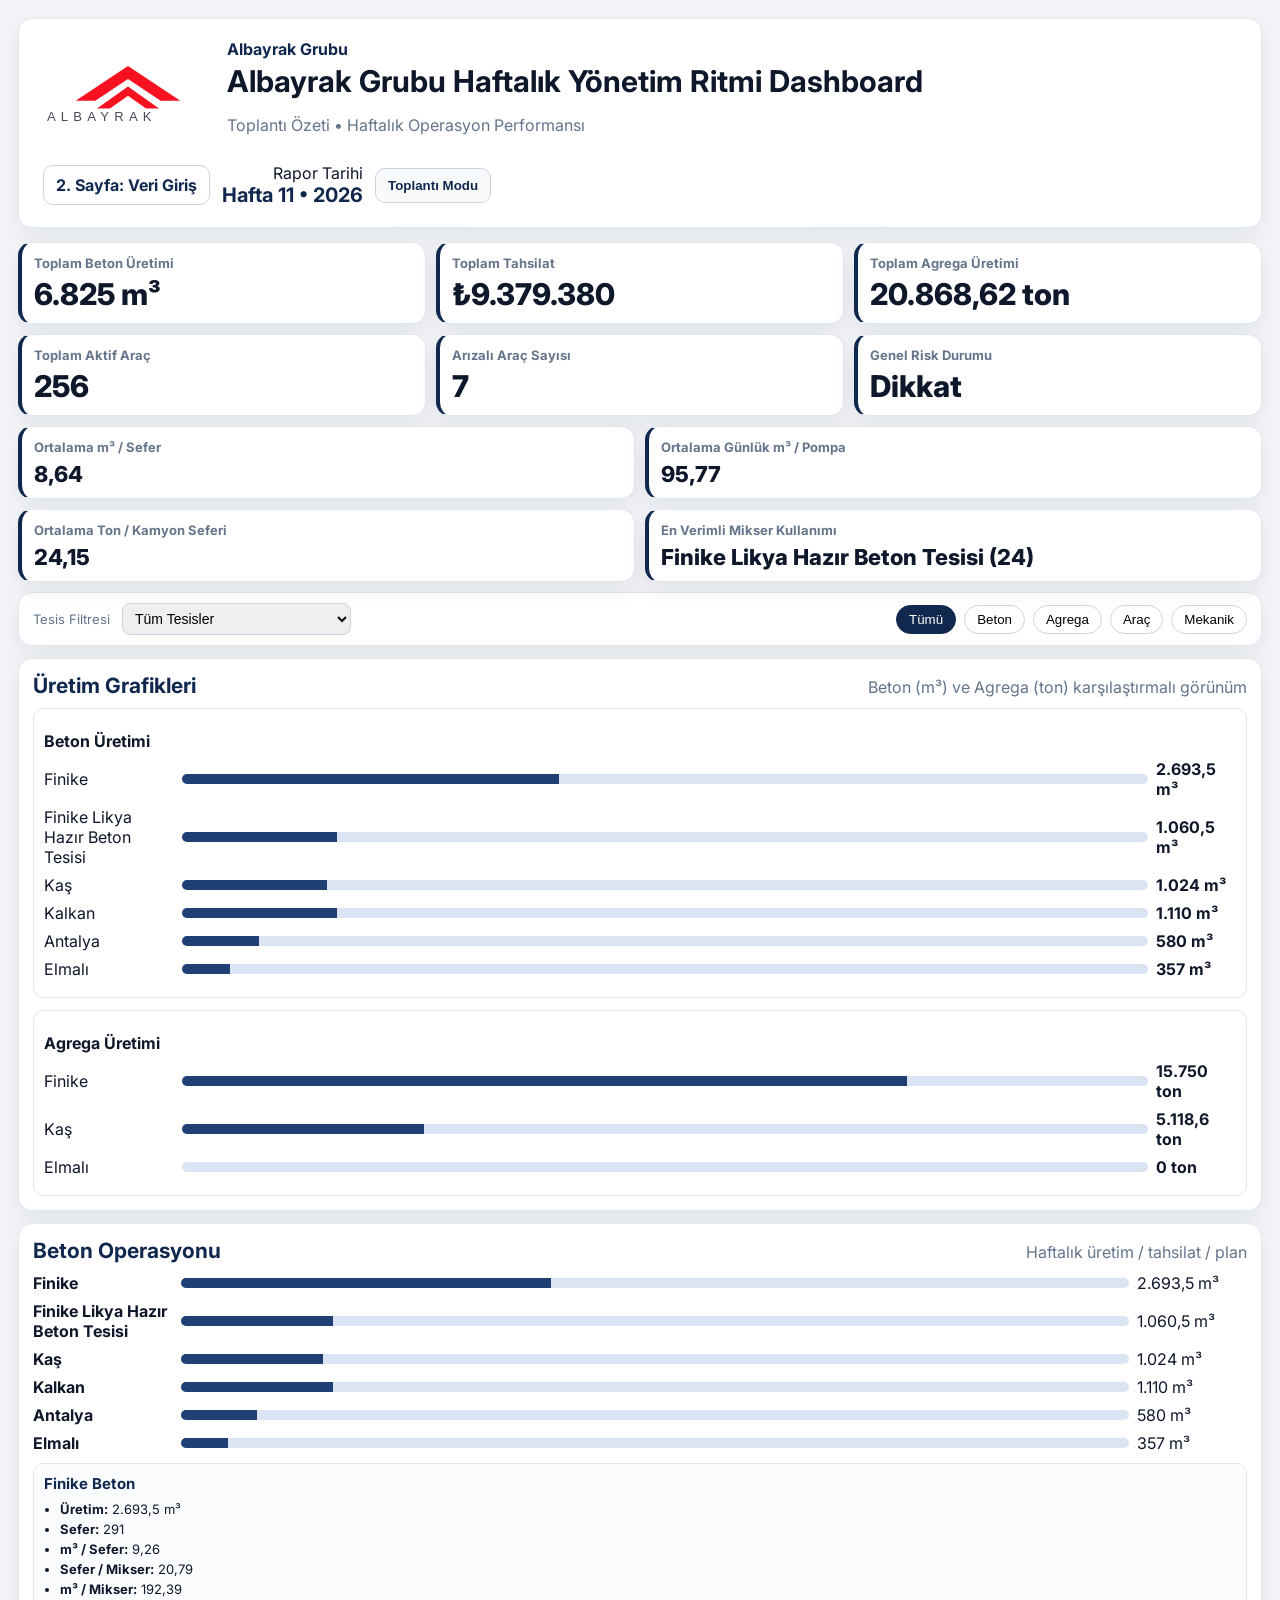
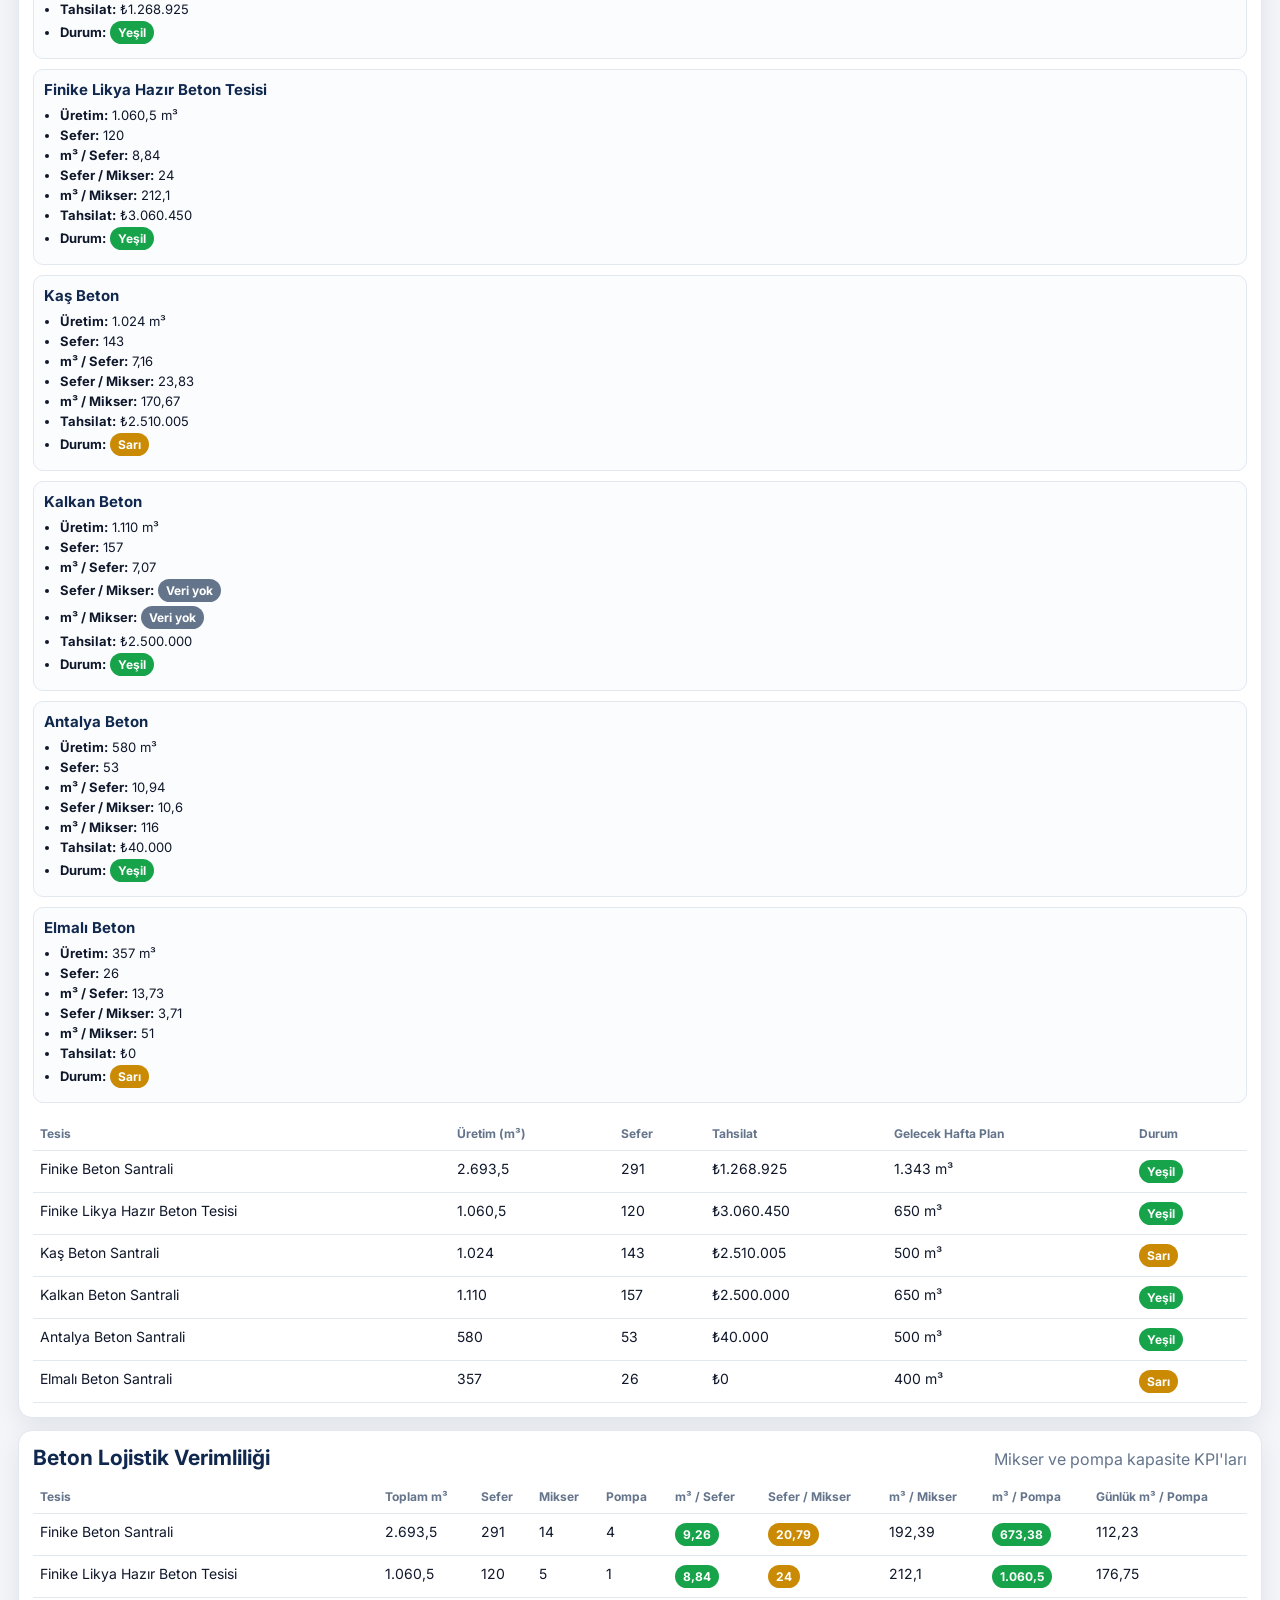
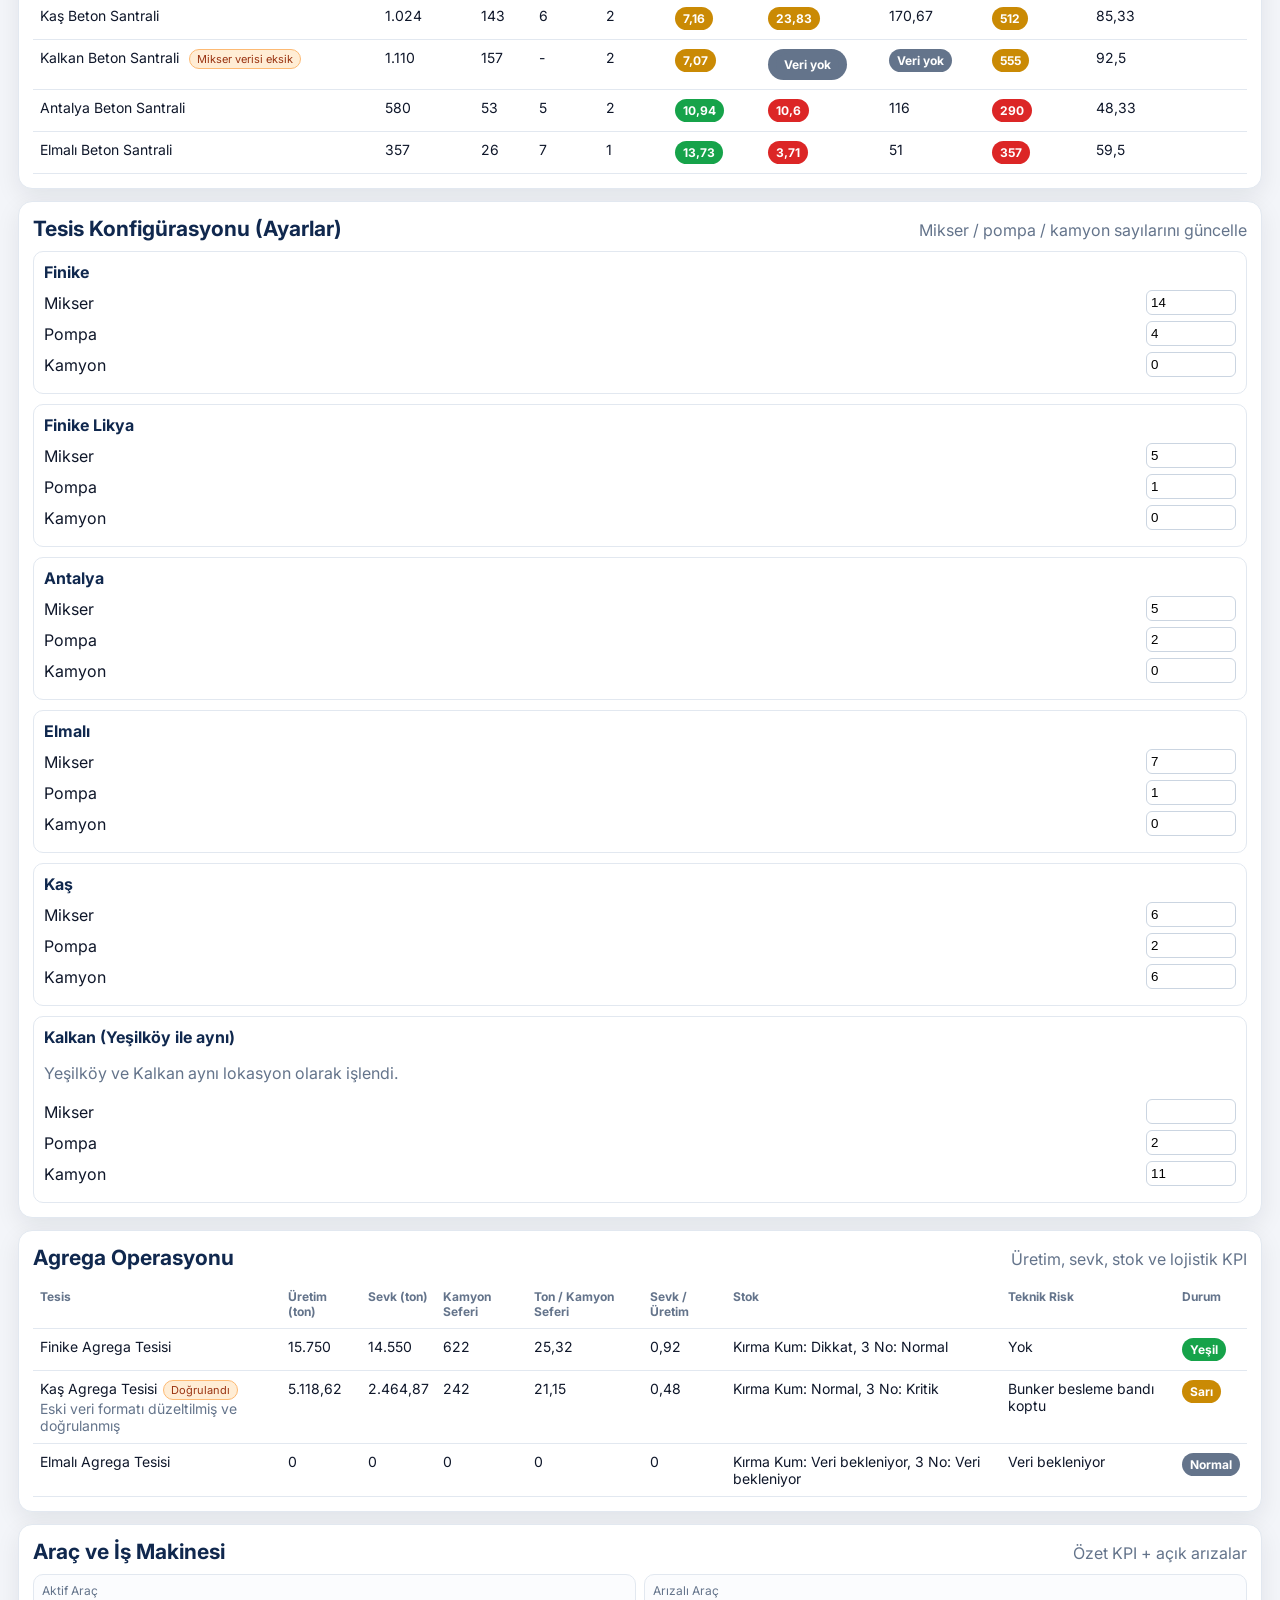
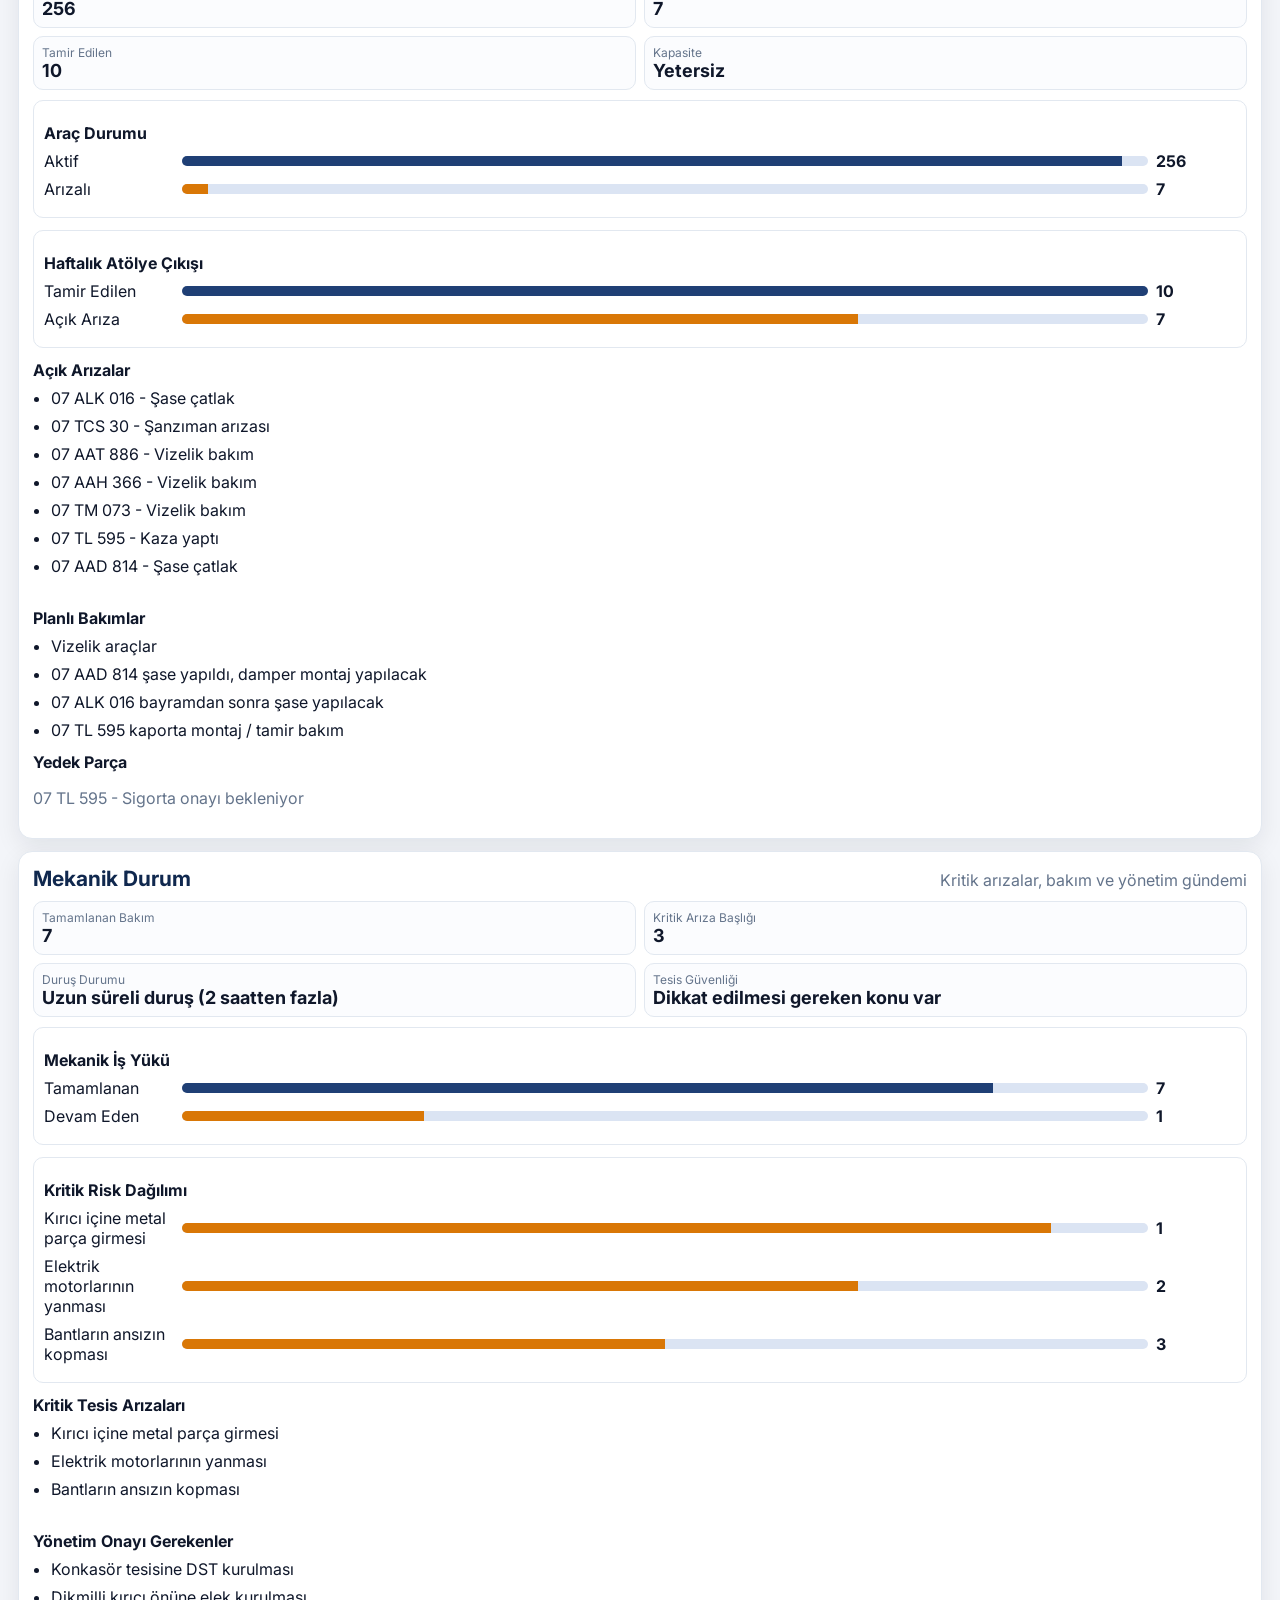
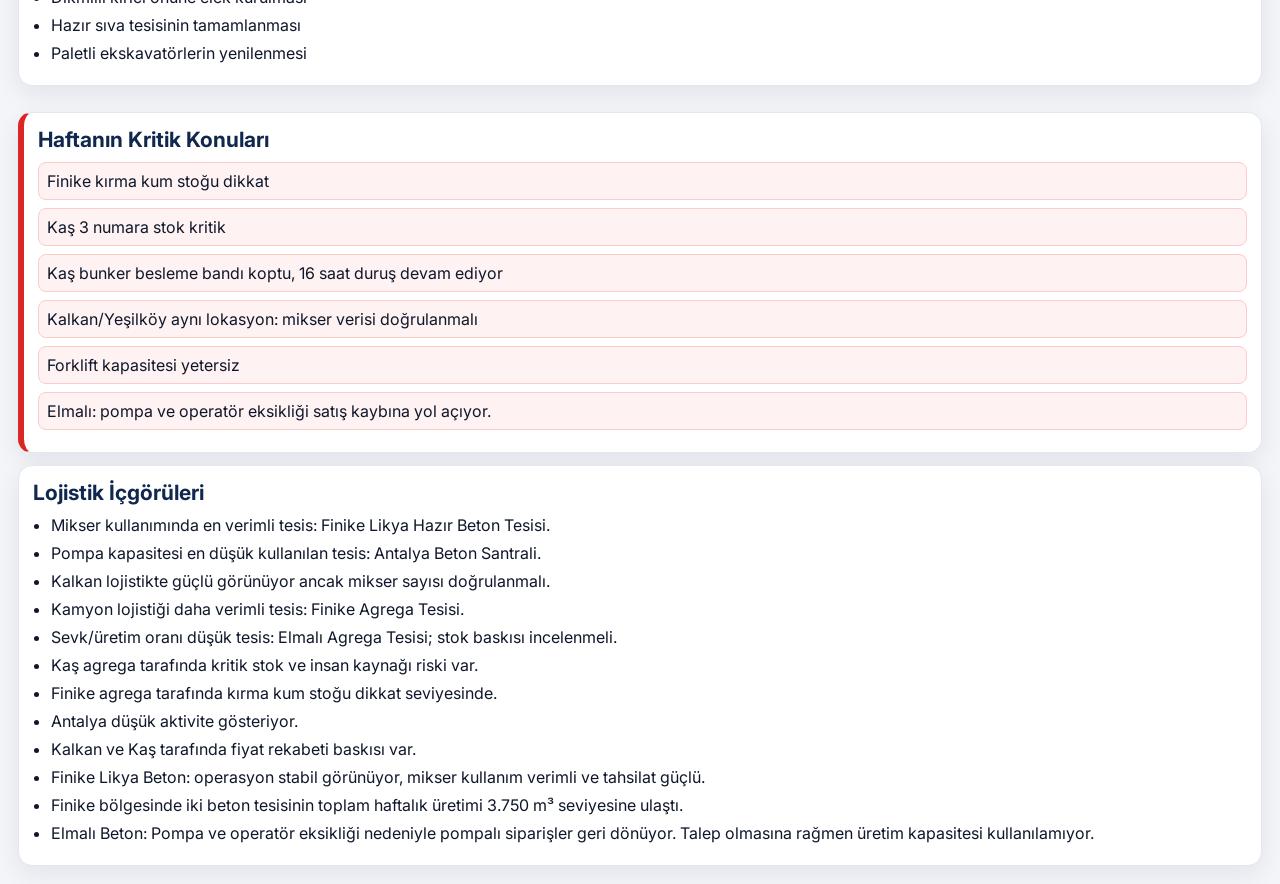
==== commit dad424ee: "Add Finike Likya concrete plant and refresh concrete KPI views" ====
--- a/index.html
+++ b/index.html
@@ -63,6 +63,7 @@
               <span class="muted">Haftalık üretim / tahsilat / plan</span>
             </div>
             <div id="betonBars" class="bar-list"></div>
+            <div id="concreteCards" class="concrete-cards"></div>
             <div class="table-wrap">
               <table>
                 <thead>
--- a/styles.css
+++ b/styles.css
@@ -18,7 +18,7 @@
 
 .topbar { padding: 20px 24px; display: flex; justify-content: space-between; align-items: center; margin-bottom: 14px; gap: 12px; }
 .brand { display: flex; align-items: center; gap: 14px; }
-.brand-logo { width: 170px; max-width: 30vw; height: auto; }
+.brand-logo { width: 170px; max-width: 30vw; height: auto; display: block; flex-shrink: 0; object-fit: contain; }
 .eyebrow { margin: 0 0 4px; font-weight: 700; color: var(--blue); }
 h1 { margin: 0; font-size: 30px; }
 .subtitle, .muted { color: var(--muted); }
@@ -71,6 +71,12 @@
 .mini-kpi p { margin: 0; color: var(--muted); font-size: 12px; }
 .mini-kpi strong { font-size: 18px; }
 
+.concrete-cards { display: grid; grid-template-columns: repeat(3, 1fr); gap: 10px; margin: 10px 0 14px; }
+.concrete-card { border: 1px solid var(--line); border-radius: 10px; padding: 10px; background: #fbfcfe; }
+.concrete-card h4 { margin: 0 0 8px; color: var(--blue); font-size: 15px; }
+.concrete-card ul { margin: 0; padding-left: 16px; font-size: 13px; }
+.concrete-card li { margin-bottom: 4px; }
+
 .status { display: inline-block; padding: 4px 8px; border-radius: 999px; color: #fff; font-weight: 700; font-size: 12px; }
 .status.green { background: var(--green); }
 .status.yellow { background: var(--yellow); }
@@ -112,6 +118,6 @@
   .header-actions { width: 100%; flex-wrap: wrap; }
   .kpi-grid { grid-template-columns: repeat(3, 1fr); }
   .kpi-grid.secondary { grid-template-columns: repeat(2, 1fr); }
-  .layout-grid, .chart-grid, .chart-grid.two, .split-2, .settings-grid { grid-template-columns: 1fr; }
+  .layout-grid, .chart-grid, .chart-grid.two, .split-2, .settings-grid, .concrete-cards { grid-template-columns: 1fr; }
   .mini-kpis { grid-template-columns: repeat(2, 1fr); }
 }
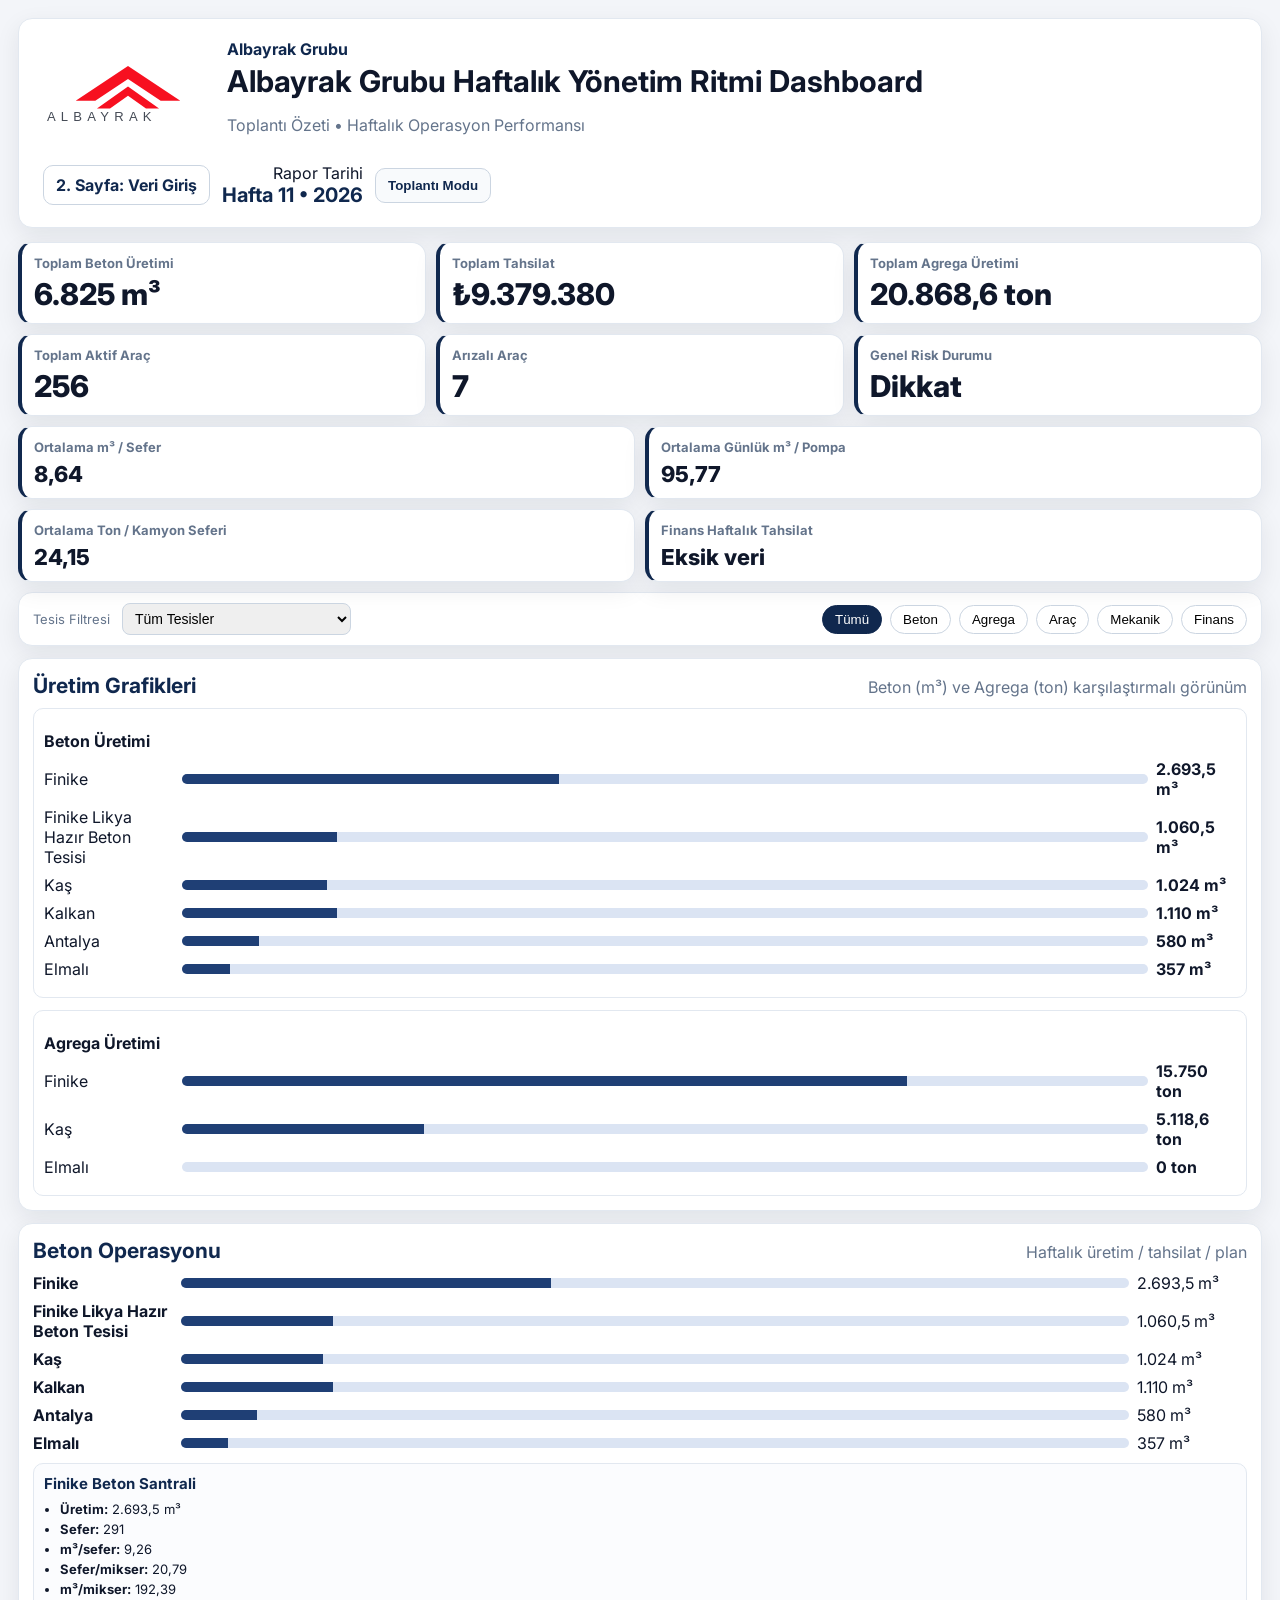
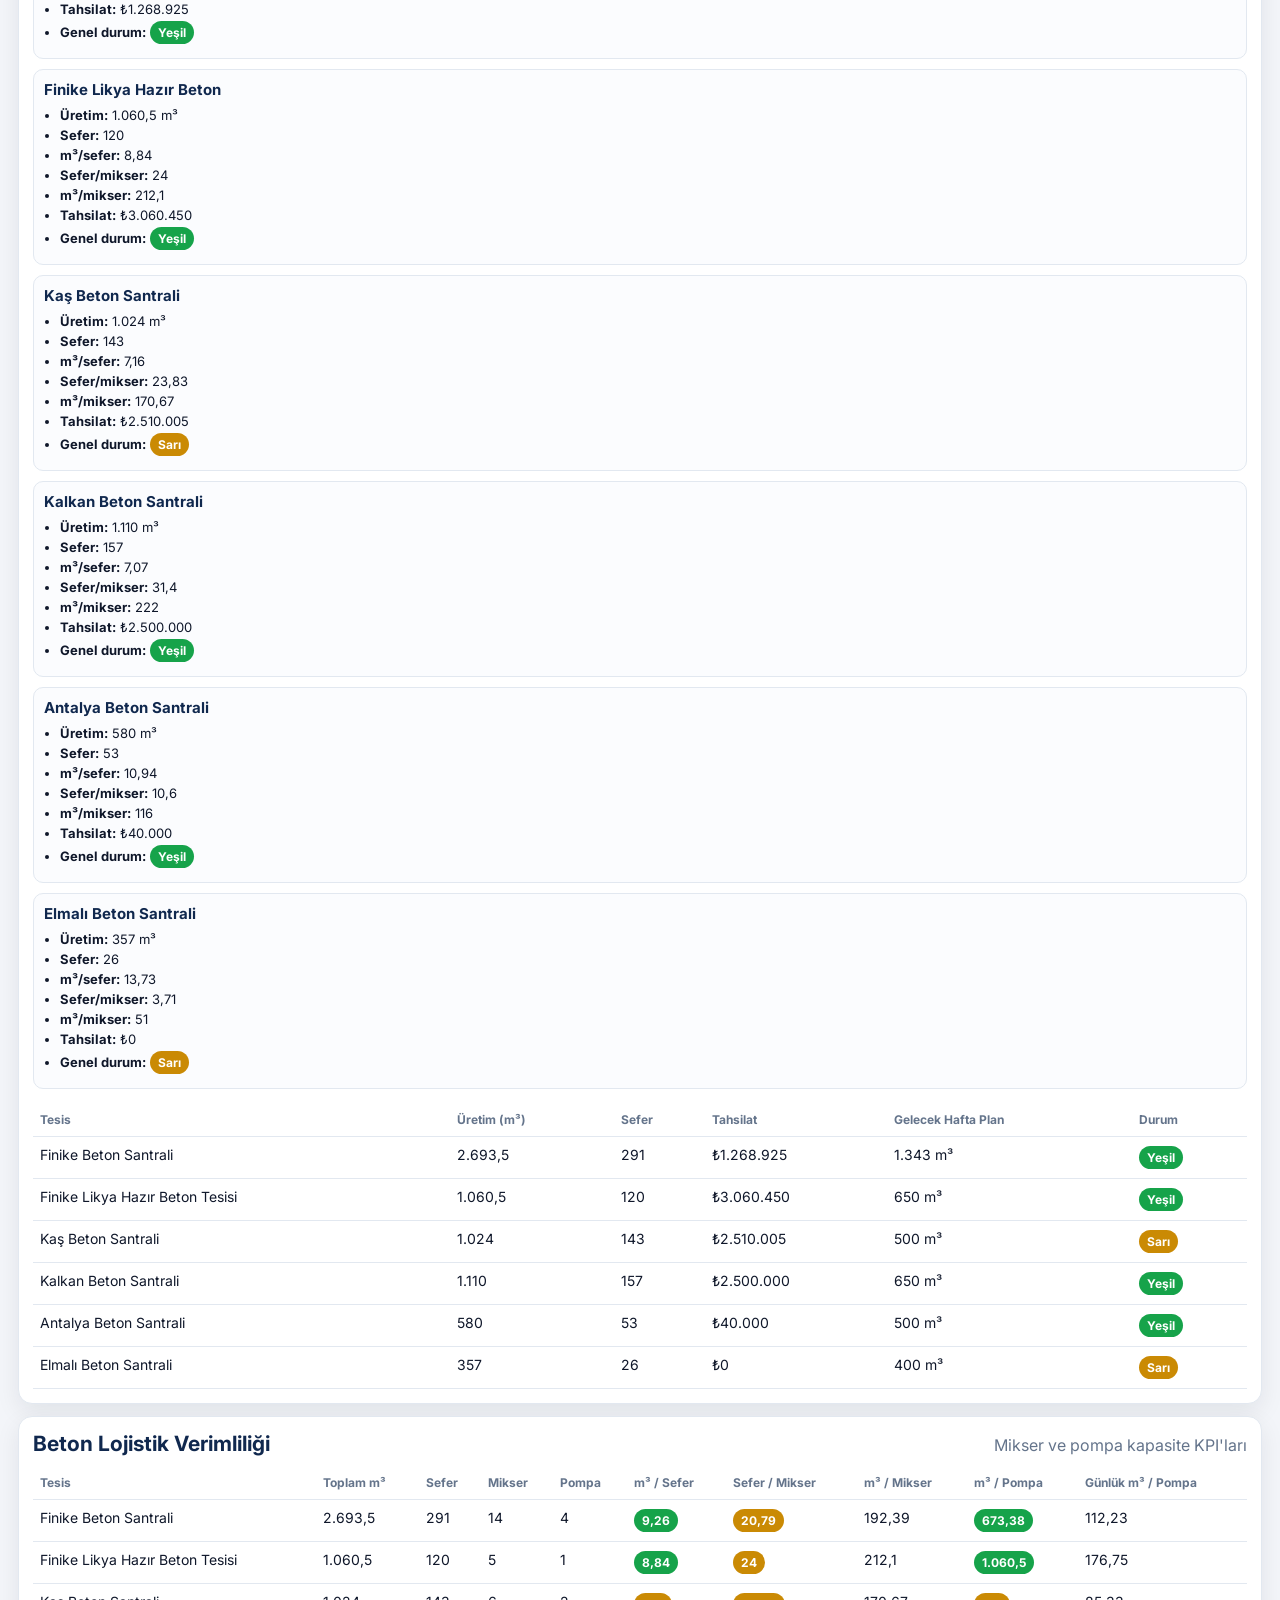
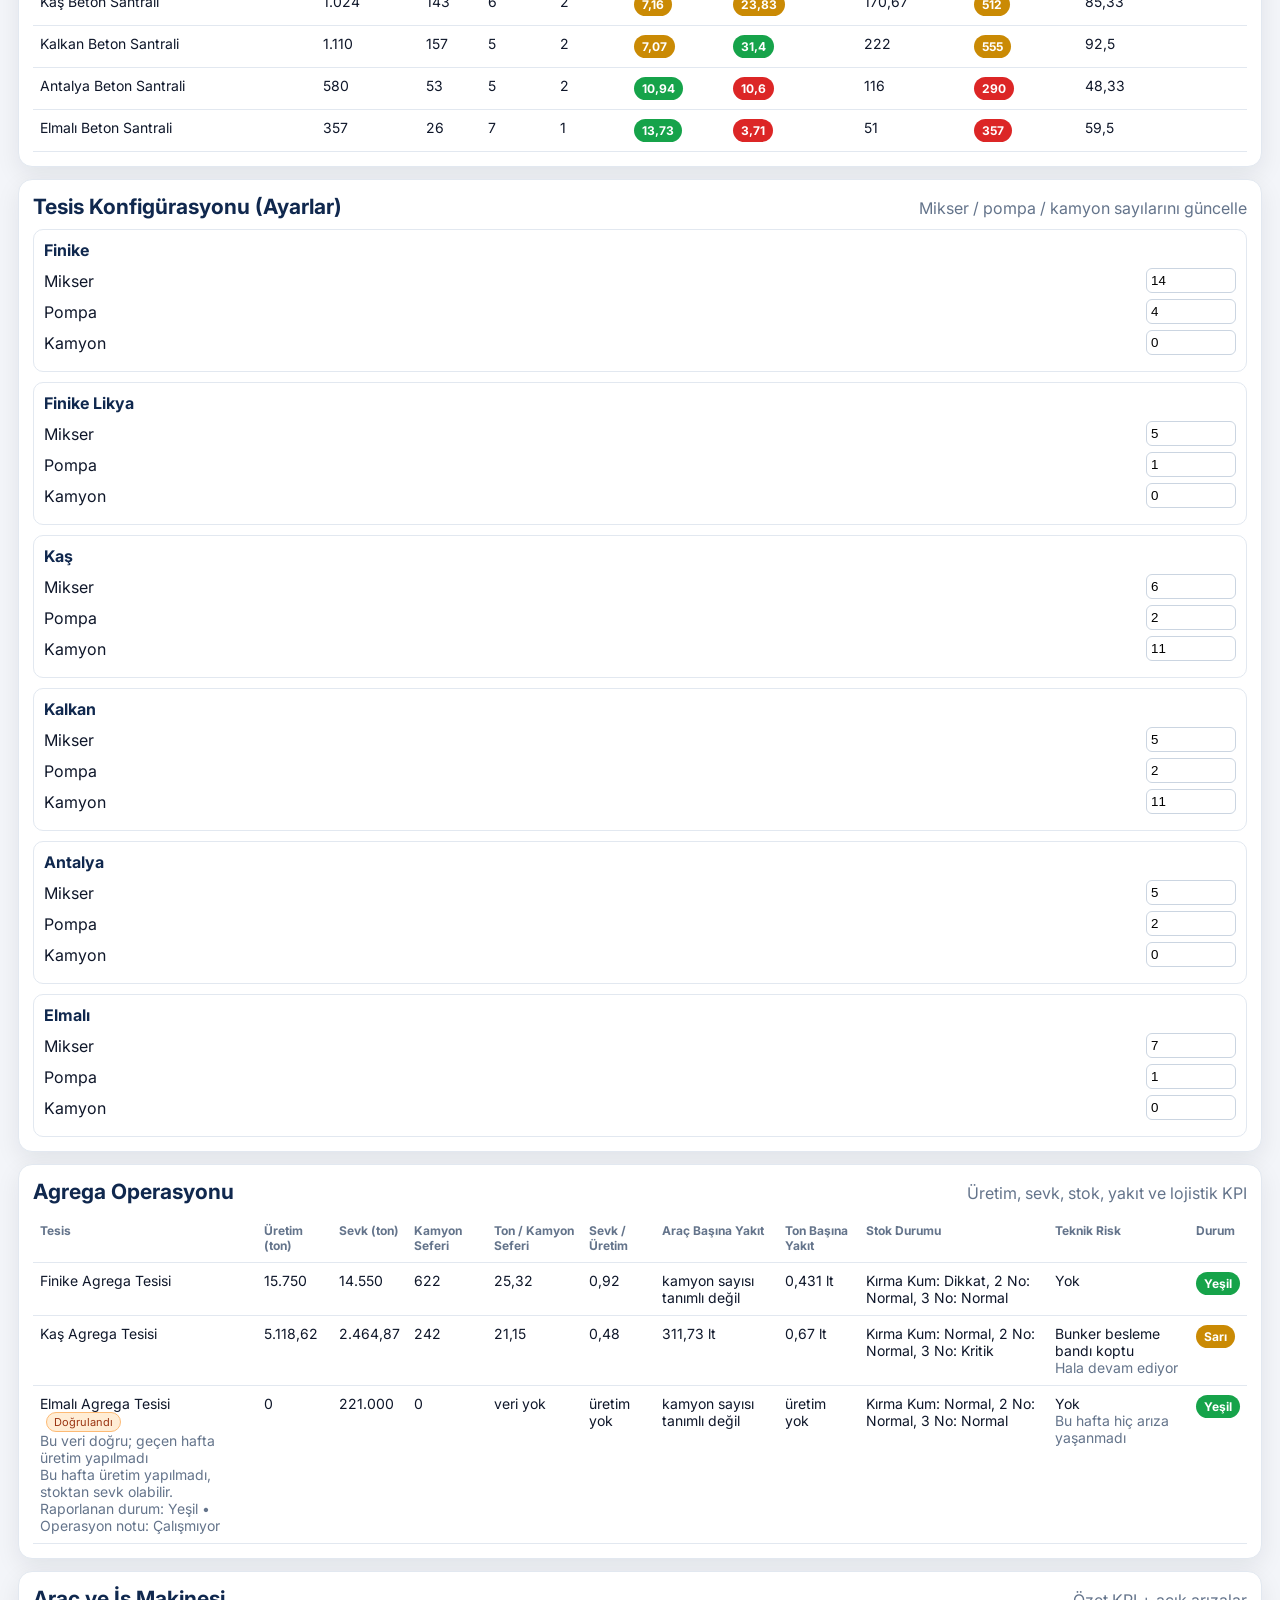
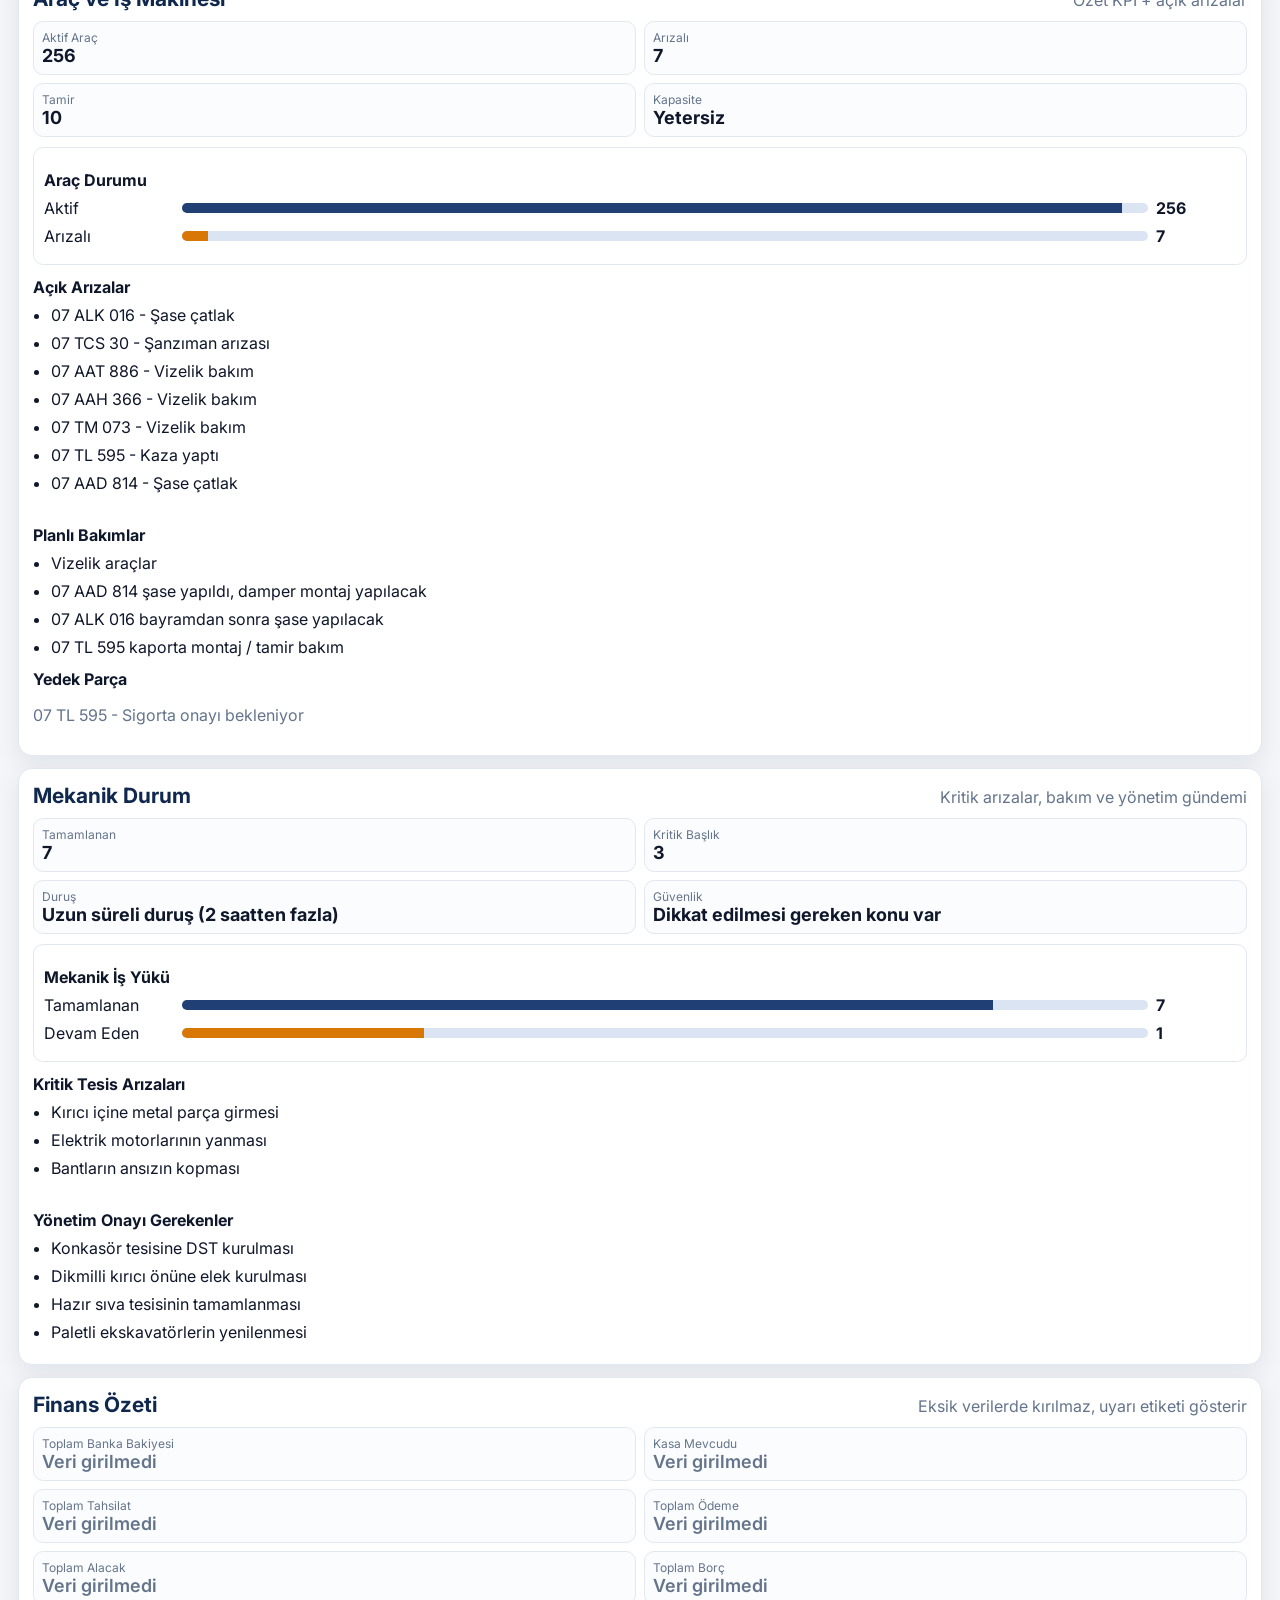
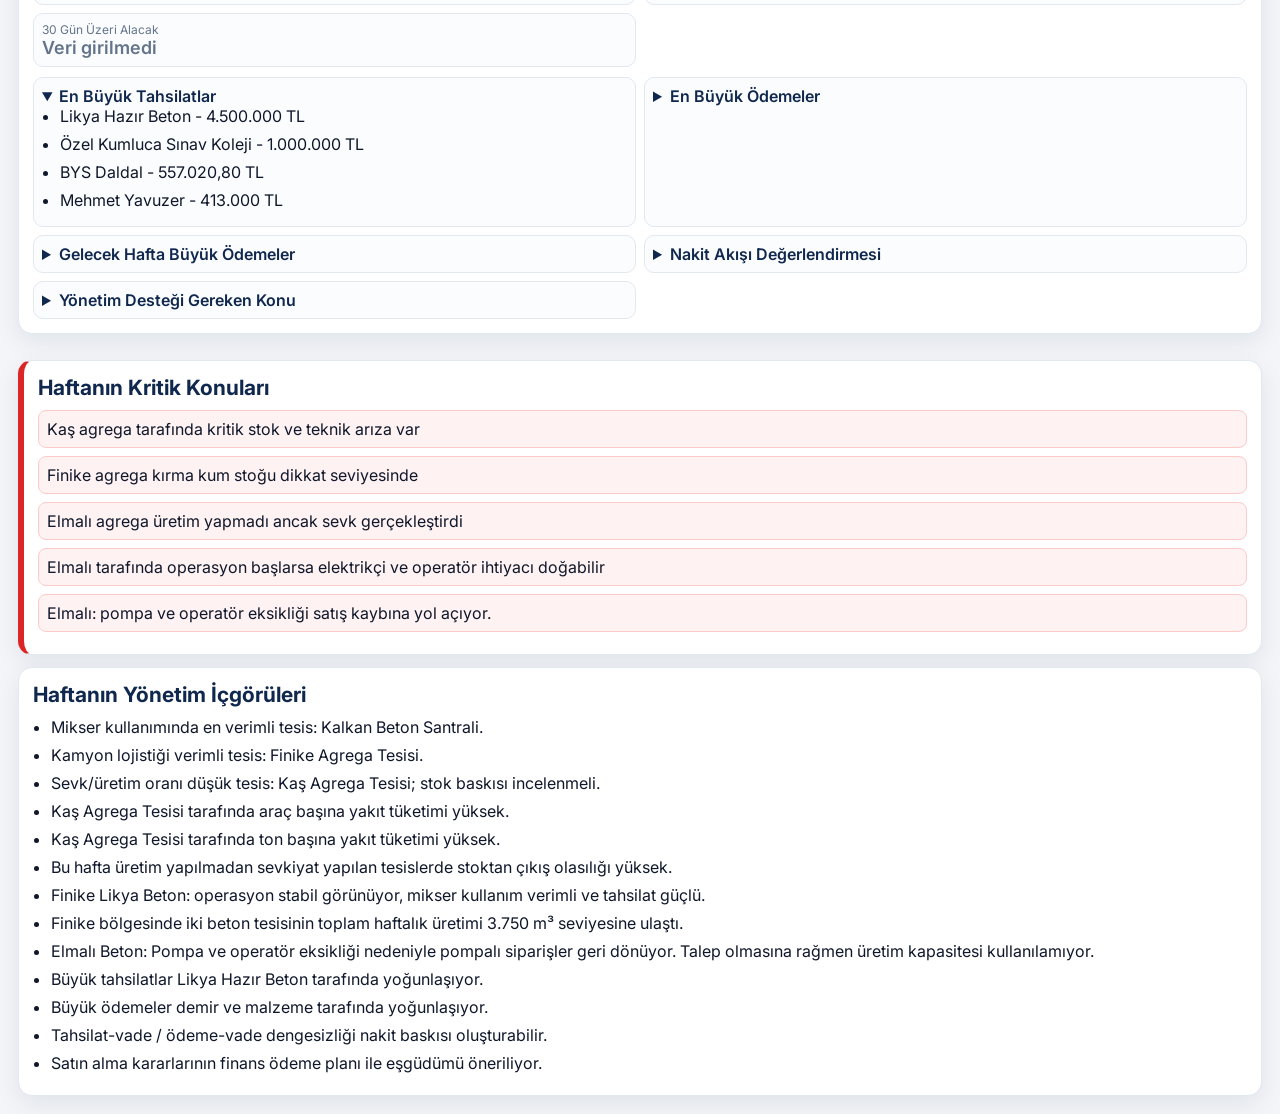
==== commit e0b8fafc: "Update dashboard with finance panel and aggregate fuel KPI rules" ====
--- a/index.html
+++ b/index.html
@@ -44,6 +44,7 @@
           <button class="tab" data-tab="aggregate">Agrega</button>
           <button class="tab" data-tab="fleet">Araç</button>
           <button class="tab" data-tab="mechanical">Mekanik</button>
+          <button class="tab" data-tab="finance">Finans</button>
         </div>
       </section>
 
@@ -118,7 +119,7 @@
           <article class="card section-card" id="section-aggregate" data-group="aggregate">
             <div class="section-head">
               <h2>Agrega Operasyonu</h2>
-              <span class="muted">Üretim, sevk, stok ve lojistik KPI</span>
+              <span class="muted">Üretim, sevk, stok, yakıt ve lojistik KPI</span>
             </div>
             <div class="table-wrap">
               <table>
@@ -130,7 +131,9 @@
                     <th>Kamyon Seferi</th>
                     <th>Ton / Kamyon Seferi</th>
                     <th>Sevk / Üretim</th>
-                    <th>Stok</th>
+                    <th>Araç Başına Yakıt</th>
+                    <th>Ton Başına Yakıt</th>
+                    <th>Stok Durumu</th>
                     <th>Teknik Risk</th>
                     <th>Durum</th>
                   </tr>
@@ -173,6 +176,18 @@
               </div>
             </div>
           </article>
+
+          <article class="card section-card" id="section-finance" data-group="finance">
+            <div class="section-head"><h2>Finans Özeti</h2><span class="muted">Eksik verilerde kırılmaz, uyarı etiketi gösterir</span></div>
+            <div class="mini-kpis" id="financeKpis"></div>
+            <div class="finance-grid">
+              <details open><summary>En Büyük Tahsilatlar</summary><ul id="financeCollections" class="bullet-list"></ul></details>
+              <details><summary>En Büyük Ödemeler</summary><ul id="financePayments" class="bullet-list"></ul></details>
+              <details><summary>Gelecek Hafta Büyük Ödemeler</summary><ul id="financeNextPayments" class="bullet-list"></ul></details>
+              <details><summary>Nakit Akışı Değerlendirmesi</summary><p id="financeCashflow" class="muted"></p></details>
+              <details><summary>Yönetim Desteği Gereken Konu</summary><p id="financeManagement" class="muted"></p></details>
+            </div>
+          </article>
         </section>
 
         <aside class="side-column">
@@ -182,7 +197,7 @@
           </article>
 
           <article class="card insight-card" id="section-insights">
-            <div class="section-head"><h2>Lojistik İçgörüleri</h2></div>
+            <div class="section-head"><h2>Haftanın Yönetim İçgörüleri</h2></div>
             <ul id="insightList" class="bullet-list"></ul>
           </article>
         </aside>
--- a/styles.css
+++ b/styles.css
@@ -118,6 +118,11 @@
   .header-actions { width: 100%; flex-wrap: wrap; }
   .kpi-grid { grid-template-columns: repeat(3, 1fr); }
   .kpi-grid.secondary { grid-template-columns: repeat(2, 1fr); }
-  .layout-grid, .chart-grid, .chart-grid.two, .split-2, .settings-grid, .concrete-cards { grid-template-columns: 1fr; }
+  .layout-grid, .chart-grid, .chart-grid.two, .split-2, .settings-grid, .concrete-cards, .finance-grid { grid-template-columns: 1fr; }
   .mini-kpis { grid-template-columns: repeat(2, 1fr); }
 }
+
+.finance-grid { display: grid; grid-template-columns: 1fr 1fr; gap: 8px; }
+.finance-grid details { border: 1px solid var(--line); border-radius: 10px; padding: 8px; background: #fbfcfe; }
+.finance-grid summary { cursor: pointer; font-weight: 600; color: var(--blue); }
+.tag-muted { color: var(--muted); font-weight: 600; }
